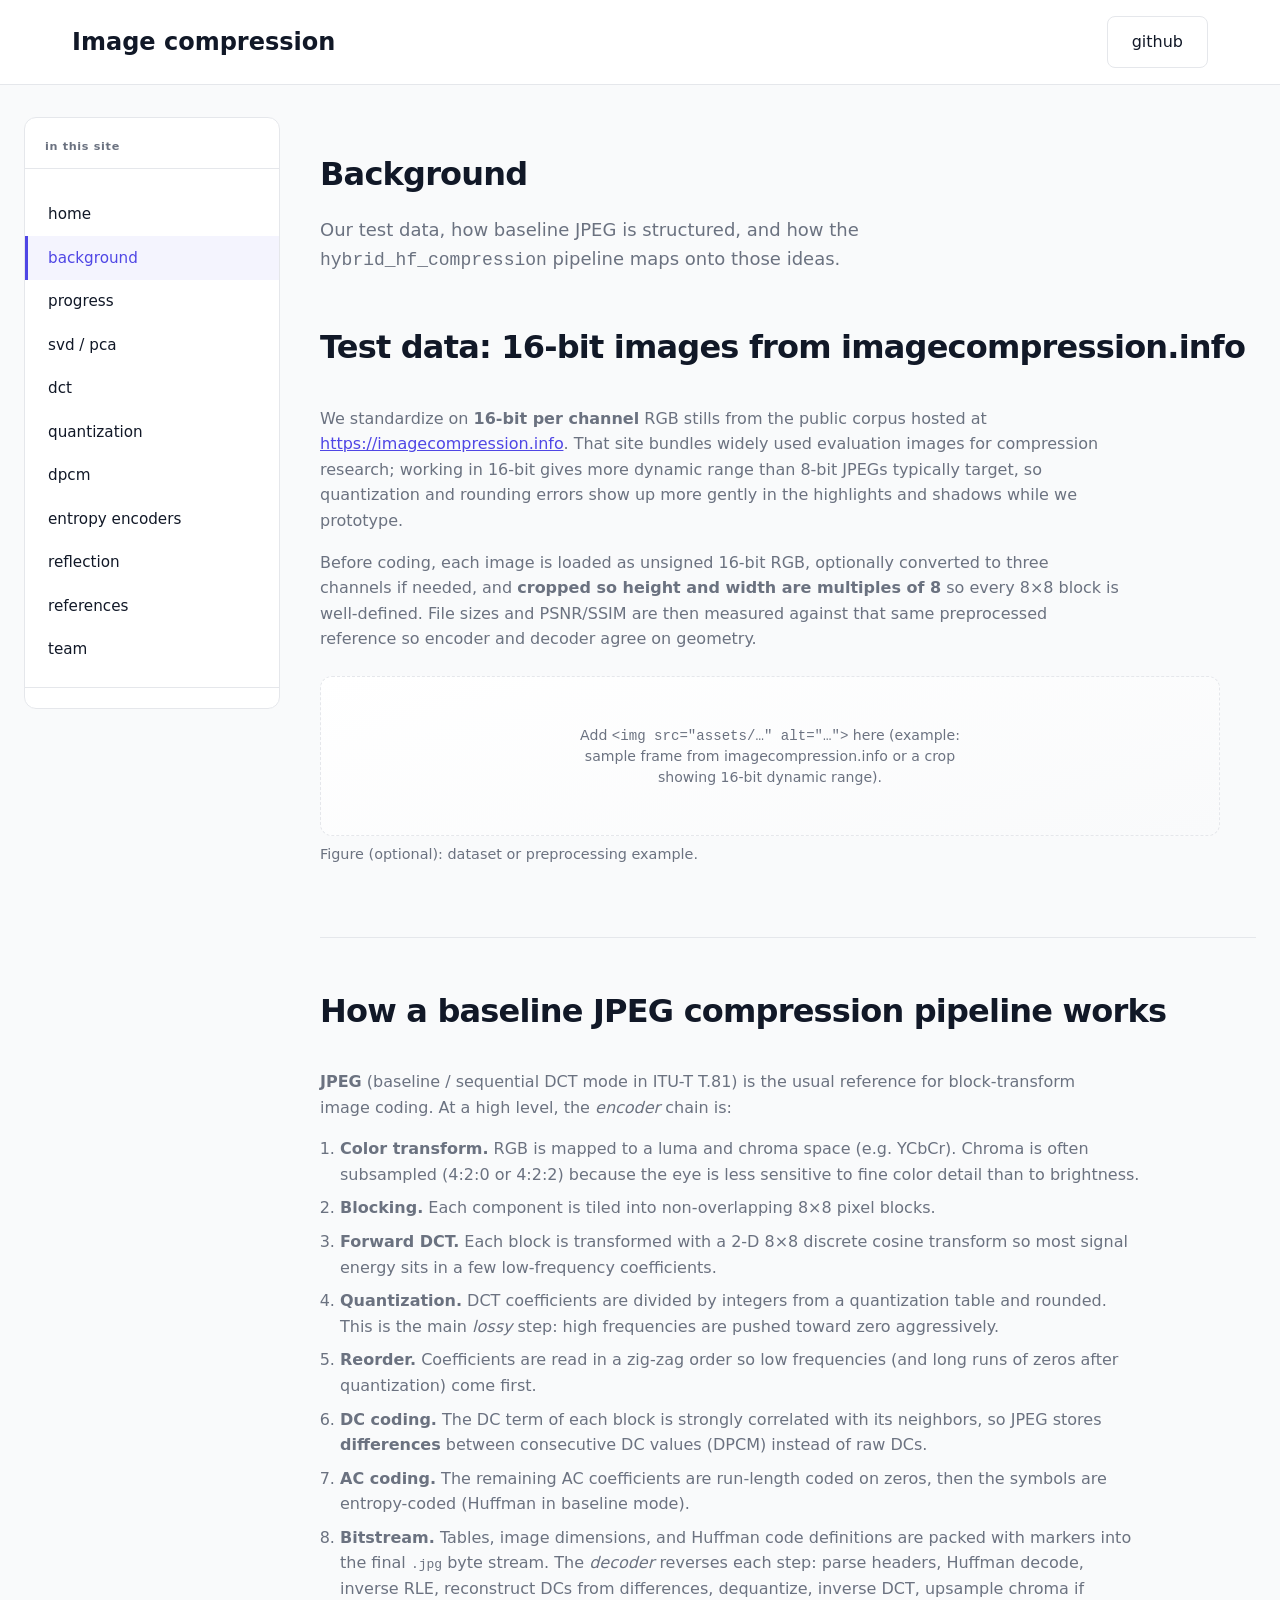
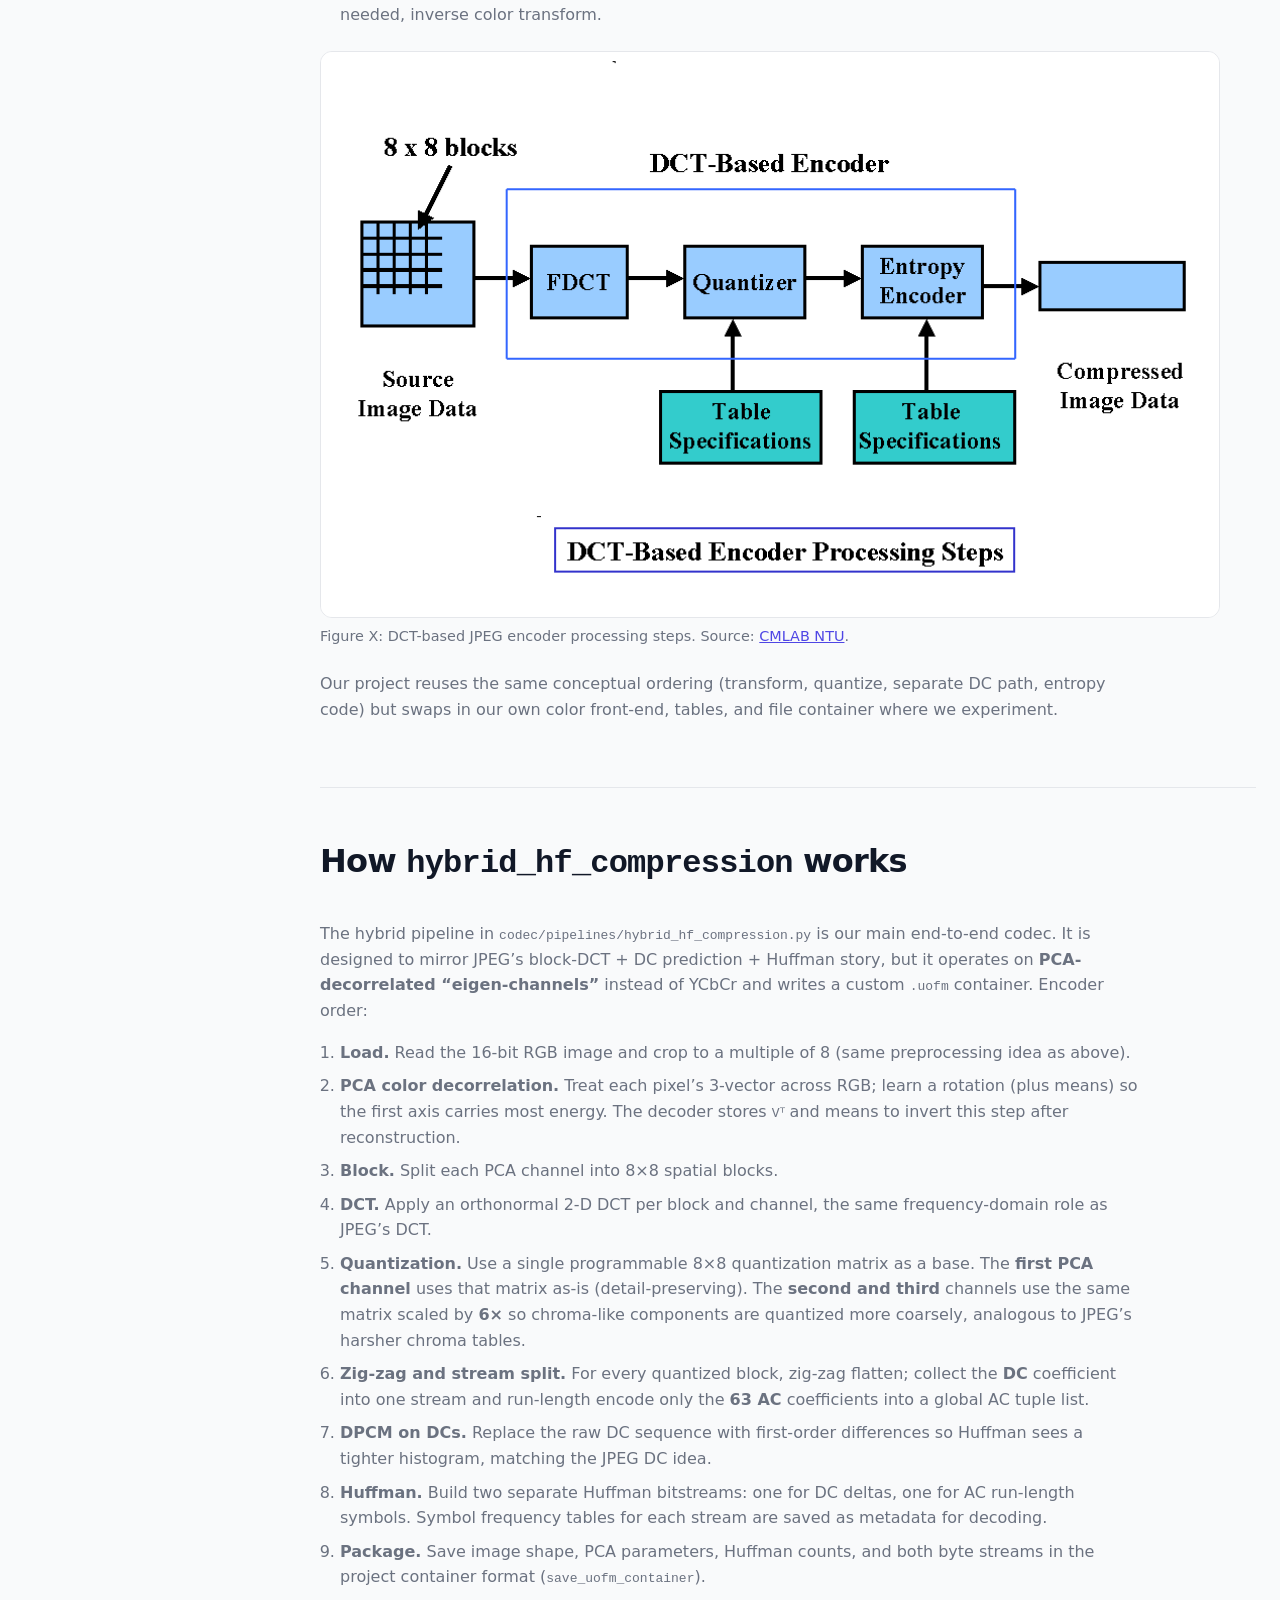
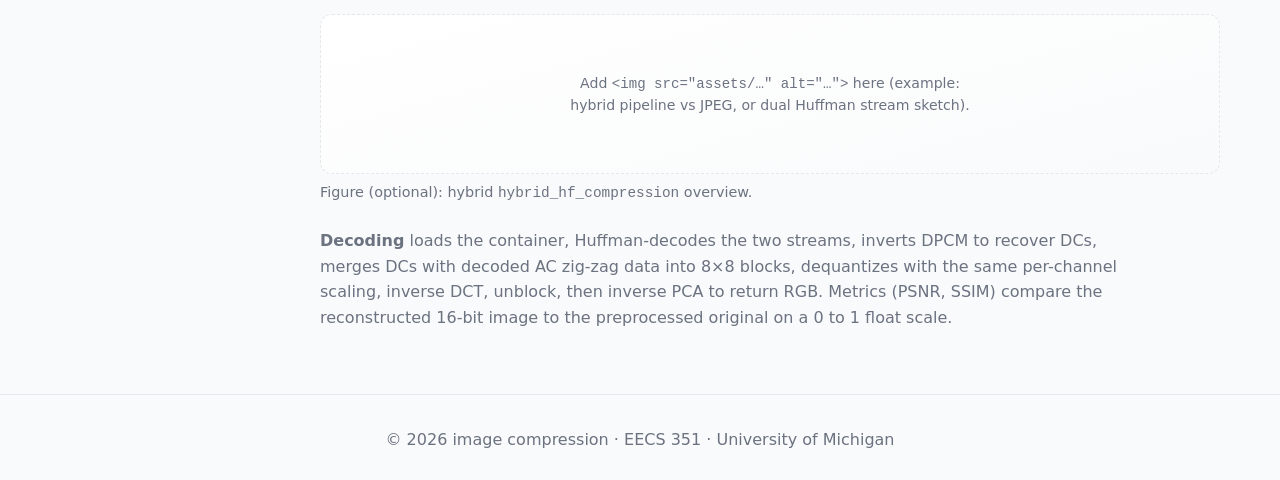
==== docs/background.html @ e53b52c9 "website layout, index page" ====
<!DOCTYPE html>
<html lang="en">
<head>
    <meta charset="UTF-8">
    <meta name="viewport" content="width=device-width, initial-scale=1.0">
    <title>Background | Image Compression | EECS 351</title>
    <link rel="stylesheet" href="css/site.css">
</head>
<body class="site-shell">

    <nav>
        <div class="container nav-content">
            <div class="logo"><a href="index.html">Image compression</a></div>
            <div class="nav-links">
                <a href="https://github.com/tdvalencia/image-compression" class="btn" style="background: transparent; border: 1px solid var(--border-color); color: var(--text-main);">github</a>
            </div>
        </div>
    </nav>

    <div class="site-layout">
        <aside class="sidebar" aria-label="Site">
            <div class="sidebar-title">in this site</div>
            <nav class="sidebar-nav">
                <a href="index.html">home</a>
                <a href="background.html" class="is-active">background</a>
                <a href="progress.html">progress</a>
                <a href="svd-pca.html">svd / pca</a>
                <a href="dct.html">dct</a>
                <a href="quantization.html">quantization</a>
                <a href="dpcm.html">dpcm</a>
                <a href="entropy.html">entropy encoders</a>
                <a href="reflection.html">reflection</a>
                <a href="references.html">references</a>
                <a href="team.html">team</a>
            </nav>
        </aside>

        <div class="main-column">
            <header class="hero hero--compact">
                <h1>Background</h1>
                <p>Our test data, how baseline JPEG is structured, and how the <code>hybrid_hf_compression</code> pipeline maps onto those ideas.</p>
            </header>

            <main>
                <section class="content-section">
                    <h2>Test data: 16-bit images from imagecompression.info</h2>
                    <p>
                        We standardize on <strong>16-bit per channel</strong> RGB stills from the public corpus hosted at <a href="https://imagecompression.info">https://imagecompression.info</a>. That site bundles widely used evaluation images for compression research; working in 16-bit gives more dynamic range than 8-bit JPEGs typically target, so quantization and rounding errors show up more gently in the highlights and shadows while we prototype.
                    </p>
                    <p>
                        Before coding, each image is loaded as unsigned 16-bit RGB, optionally converted to three channels if needed, and <strong>cropped so height and width are multiples of 8</strong> so every 8×8 block is well-defined. File sizes and PSNR/SSIM are then measured against that same preprocessed reference so encoder and decoder agree on geometry.
                    </p>
                    <figure class="doc-figure-slot">
                        <div class="doc-figure-slot__media">
                            <p class="doc-figure-slot__hint">Add <code>&lt;img src="assets/…" alt="…"&gt;</code> here (example: sample frame from imagecompression.info or a crop showing 16-bit dynamic range).</p>
                        </div>
                        <figcaption>Figure (optional): dataset or preprocessing example.</figcaption>
                    </figure>
                </section>

                <section class="content-section">
                    <h2>How a baseline JPEG compression pipeline works</h2>
                    <p>
                        <strong>JPEG</strong> (baseline / sequential DCT mode in ITU-T T.81) is the usual reference for block-transform image coding. At a high level, the <em>encoder</em> chain is:
                    </p>
                    <ol style="color: var(--text-muted); max-width: 800px; margin: 0 0 1rem 1.25rem;">
                        <li style="margin-bottom: 0.5rem;"><strong>Color transform.</strong> RGB is mapped to a luma and chroma space (e.g. YCbCr). Chroma is often subsampled (4:2:0 or 4:2:2) because the eye is less sensitive to fine color detail than to brightness.</li>
                        <li style="margin-bottom: 0.5rem;"><strong>Blocking.</strong> Each component is tiled into non-overlapping 8×8 pixel blocks.</li>
                        <li style="margin-bottom: 0.5rem;"><strong>Forward DCT.</strong> Each block is transformed with a 2-D 8×8 discrete cosine transform so most signal energy sits in a few low-frequency coefficients.</li>
                        <li style="margin-bottom: 0.5rem;"><strong>Quantization.</strong> DCT coefficients are divided by integers from a quantization table and rounded. This is the main <em>lossy</em> step: high frequencies are pushed toward zero aggressively.</li>
                        <li style="margin-bottom: 0.5rem;"><strong>Reorder.</strong> Coefficients are read in a zig-zag order so low frequencies (and long runs of zeros after quantization) come first.</li>
                        <li style="margin-bottom: 0.5rem;"><strong>DC coding.</strong> The DC term of each block is strongly correlated with its neighbors, so JPEG stores <strong>differences</strong> between consecutive DC values (DPCM) instead of raw DCs.</li>
                        <li style="margin-bottom: 0.5rem;"><strong>AC coding.</strong> The remaining AC coefficients are run-length coded on zeros, then the symbols are entropy-coded (Huffman in baseline mode).</li>
                        <li style="margin-bottom: 0.5rem;"><strong>Bitstream.</strong> Tables, image dimensions, and Huffman code definitions are packed with markers into the final <code>.jpg</code> byte stream. The <em>decoder</em> reverses each step: parse headers, Huffman decode, inverse RLE, reconstruct DCs from differences, dequantize, inverse DCT, upsample chroma if needed, inverse color transform.</li>
                    </ol>
                    <figure class="doc-figure-slot">
                        <div class="doc-figure-slot__media">
                            <img src="assets/jpeg-encoding.gif" alt="JPEG pipeline diagram">
                        </div>
                        <figcaption>Figure X: DCT-based JPEG encoder processing steps. Source: <a href="https://www.cmlab.csie.ntu.edu.tw/cml/dsp/training/coding/jpeg/jpeg/encoder.htm">CMLAB NTU</a>.</figcaption>
                    </figure>
                    <p>
                        Our project reuses the same conceptual ordering (transform, quantize, separate DC path, entropy code) but swaps in our own color front-end, tables, and file container where we experiment.
                    </p>
                </section>

                <section class="content-section">
                    <h2>How <code>hybrid_hf_compression</code> works</h2>
                    <p>
                        The hybrid pipeline in <code>codec/pipelines/hybrid_hf_compression.py</code> is our main end-to-end codec. It is designed to mirror JPEG’s block-DCT + DC prediction + Huffman story, but it operates on <strong>PCA-decorrelated “eigen-channels”</strong> instead of YCbCr and writes a custom <code>.uofm</code> container. Encoder order:
                    </p>
                    <ol style="color: var(--text-muted); max-width: 800px; margin: 0 0 1rem 1.25rem;">
                        <li style="margin-bottom: 0.5rem;"><strong>Load.</strong> Read the 16-bit RGB image and crop to a multiple of 8 (same preprocessing idea as above).</li>
                        <li style="margin-bottom: 0.5rem;"><strong>PCA color decorrelation.</strong> Treat each pixel’s 3-vector across RGB; learn a rotation (plus means) so the first axis carries most energy. The decoder stores <code>Vᵀ</code> and means to invert this step after reconstruction.</li>
                        <li style="margin-bottom: 0.5rem;"><strong>Block.</strong> Split each PCA channel into 8×8 spatial blocks.</li>
                        <li style="margin-bottom: 0.5rem;"><strong>DCT.</strong> Apply an orthonormal 2-D DCT per block and channel, the same frequency-domain role as JPEG’s DCT.</li>
                        <li style="margin-bottom: 0.5rem;"><strong>Quantization.</strong> Use a single programmable 8×8 quantization matrix as a base. The <strong>first PCA channel</strong> uses that matrix as-is (detail-preserving). The <strong>second and third</strong> channels use the same matrix scaled by <strong>6×</strong> so chroma-like components are quantized more coarsely, analogous to JPEG’s harsher chroma tables.</li>
                        <li style="margin-bottom: 0.5rem;"><strong>Zig-zag and stream split.</strong> For every quantized block, zig-zag flatten; collect the <strong>DC</strong> coefficient into one stream and run-length encode only the <strong>63 AC</strong> coefficients into a global AC tuple list.</li>
                        <li style="margin-bottom: 0.5rem;"><strong>DPCM on DCs.</strong> Replace the raw DC sequence with first-order differences so Huffman sees a tighter histogram, matching the JPEG DC idea.</li>
                        <li style="margin-bottom: 0.5rem;"><strong>Huffman.</strong> Build two separate Huffman bitstreams: one for DC deltas, one for AC run-length symbols. Symbol frequency tables for each stream are saved as metadata for decoding.</li>
                        <li style="margin-bottom: 0.5rem;"><strong>Package.</strong> Save image shape, PCA parameters, Huffman counts, and both byte streams in the project container format (<code>save_uofm_container</code>).</li>
                    </ol>
                    <figure class="doc-figure-slot">
                        <div class="doc-figure-slot__media">
                            <p class="doc-figure-slot__hint">Add <code>&lt;img src="assets/…" alt="…"&gt;</code> here (example: hybrid pipeline vs JPEG, or dual Huffman stream sketch).</p>
                        </div>
                        <figcaption>Figure (optional): hybrid <code>hybrid_hf_compression</code> overview.</figcaption>
                    </figure>
                    <p>
                        <strong>Decoding</strong> loads the container, Huffman-decodes the two streams, inverts DPCM to recover DCs, merges DCs with decoded AC zig-zag data into 8×8 blocks, dequantizes with the same per-channel scaling, inverse DCT, unblock, then inverse PCA to return RGB. Metrics (PSNR, SSIM) compare the reconstructed 16-bit image to the preprocessed original on a 0 to 1 float scale.
                    </p>
                </section>
            </main>
        </div>
    </div>

    <footer>
        <div class="container">
            <p>© 2026 image compression · EECS 351 · University of Michigan</p>
        </div>
    </footer>

</body>
</html>
---- docs/css/site.css ----
/* --- EASY MODIFY: Color Palette & Fonts --- */
:root {
    --primary-color: #4f46e5;
    --primary-hover: #4338ca;
    --bg-color: #f9fafb;
    --surface-color: #ffffff;
    --text-main: #111827;
    --text-muted: #6b7280;
    --border-color: #e5e7eb;
    --font-family: system-ui, -apple-system, BlinkMacSystemFont, "Segoe UI", Roboto, sans-serif;
}

/* --- BASE STYLES --- */
* {
    box-sizing: border-box;
    margin: 0;
    padding: 0;
}

body {
    font-family: var(--font-family);
    background-color: var(--bg-color);
    color: var(--text-main);
    line-height: 1.6;
    scroll-behavior: smooth;
}

.container {
    max-width: 1200px;
    margin: 0 auto;
    padding: 0 2rem;
}

/* --- TOP NAVIGATION (full width) --- */
nav {
    background-color: var(--surface-color);
    border-bottom: 1px solid var(--border-color);
    padding: 1rem 0;
    position: sticky;
    top: 0;
    z-index: 100;
}

.nav-content {
    display: flex;
    justify-content: space-between;
    align-items: center;
}

.logo {
    font-size: 1.5rem;
    font-weight: 700;
}

.logo a {
    text-decoration: none;
    color: var(--text-main);
}

.nav-links {
    display: flex;
    gap: 2rem;
    align-items: center;
}

.nav-links a {
    text-decoration: none;
    color: var(--text-main);
    font-weight: 500;
    transition: color 0.2s;
    text-transform: lowercase;
}

.nav-links a:hover {
    color: var(--primary-color);
}

/* --- JWST-STYLE: sidebar + main column --- */
.site-shell {
    display: flex;
    flex-direction: column;
    min-height: 100vh;
}

.site-layout {
    display: flex;
    flex: 1;
    width: 100%;
    max-width: 1320px;
    margin: 0 auto;
    padding: 2rem 1.5rem 3rem;
    gap: 2.5rem;
    align-items: flex-start;
}

.sidebar {
    width: 256px;
    flex-shrink: 0;
    position: sticky;
    top: 5.5rem;
    align-self: flex-start;
    background: var(--surface-color);
    border: 1px solid var(--border-color);
    border-radius: 0.75rem;
    padding: 1.25rem 0;
}

.sidebar-title {
    font-size: 0.7rem;
    font-weight: 600;
    letter-spacing: 0.06em;
    color: var(--text-muted);
    padding: 0 1.25rem 0.75rem;
    border-bottom: 1px solid var(--border-color);
    margin-bottom: 0.5rem;
    text-transform: lowercase;
}

.sidebar-nav {
    display: flex;
    flex-direction: column;
}

.sidebar-nav a {
    display: block;
    padding: 0.6rem 1.25rem;
    text-decoration: none;
    color: var(--text-main);
    font-weight: 500;
    font-size: 0.95rem;
    text-transform: lowercase;
    border-left: 3px solid transparent;
    transition: background 0.15s, color 0.15s, border-color 0.15s;
}

.sidebar-nav a:hover {
    background: var(--bg-color);
    color: var(--primary-color);
}

.sidebar-nav a.is-active {
    color: var(--primary-color);
    background: rgba(79, 70, 229, 0.06);
    border-left-color: var(--primary-color);
}

.sidebar-nav .sidebar-external {
    margin: 0.75rem 1rem 0;
    text-align: center;
}

.main-column {
    flex: 1;
    min-width: 0;
}

/* --- HERO SECTION --- */
.hero {
    padding: 3rem 0 2.5rem 0;
    text-align: center;
}

.hero.hero--compact {
    padding: 2rem 0 1.5rem;
    text-align: left;
}

.hero h1 {
    font-size: 2.5rem;
    margin-bottom: 1rem;
    letter-spacing: -0.025em;
}

.hero.hero--compact h1 {
    font-size: 2rem;
}

.hero p {
    font-size: 1.125rem;
    color: var(--text-muted);
    max-width: 640px;
    margin: 0 auto 1.5rem auto;
}

.hero.hero--compact p {
    margin-left: 0;
    margin-right: 0;
}

/* --- HOME SPLASH: full-width image + overlaid text (JWST-style) --- */
.hero.hero--splash {
    --hero-splash-image: none;
    position: relative;
    min-height: clamp(280px, 46vh, 560px);
    display: flex;
    align-items: center;
    justify-content: center;
    text-align: center;
    padding: 0;
    margin: 0;
    border-bottom: 1px solid rgba(15, 23, 42, 0.25);
    background-color: #0f172a;
    background-image:
        linear-gradient(
            165deg,
            rgba(15, 23, 42, 0.82) 0%,
            rgba(15, 23, 42, 0.35) 42%,
            rgba(30, 27, 75, 0.65) 100%
        ),
        var(--hero-splash-image);
    background-size: cover;
    background-position: center 35%;
    background-repeat: no-repeat;
}

.hero-splash__inner {
    position: relative;
    z-index: 1;
    width: 100%;
    max-width: 44rem;
    margin: 0 auto;
    padding: clamp(2.75rem, 8vw, 5.5rem) 1.5rem;
}

.hero.hero--splash h1 {
    color: #fff;
    font-size: clamp(1.85rem, 4.2vw, 3.15rem);
    line-height: 1.12;
    margin-bottom: 1.1rem;
    letter-spacing: -0.03em;
    text-shadow: 0 2px 28px rgba(0, 0, 0, 0.45), 0 1px 0 rgba(0, 0, 0, 0.2);
}

.hero.hero--splash p {
    color: rgba(255, 255, 255, 0.93);
    font-size: clamp(1.02rem, 2vw, 1.22rem);
    line-height: 1.55;
    max-width: 36rem;
    margin: 0 auto;
    text-shadow: 0 1px 18px rgba(0, 0, 0, 0.5);
}

.btn {
    display: inline-block;
    background-color: var(--primary-color);
    color: white;
    padding: 0.75rem 1.5rem;
    border-radius: 0.5rem;
    text-decoration: none;
    font-weight: 500;
    transition: background-color 0.2s;
    border: none;
    cursor: pointer;
}

.btn:hover {
    background-color: var(--primary-hover);
}

/* --- simple figure caption (home page) --- */
.figure-simple {
    margin: 1.25rem 0;
}

.figure-simple img {
    width: 100%;
    height: auto;
    display: block;
    border-radius: 0.75rem;
    border: 1px solid var(--border-color);
    box-sizing: border-box;
}

.figure-simple figcaption,
figure.doc-figure-slot figcaption {
    margin-top: 0.5rem;
    font-size: 0.9rem;
    color: var(--text-muted);
    line-height: 1.45;
}

.figure-simple figcaption a {
    color: var(--primary-color);
}

figure.doc-figure-slot figcaption a {
    color: var(--primary-color);
}

/* --- Optional figures: real images have no frame; dashed box only for empty placeholders --- */
figure.doc-figure-slot {
    margin: 1.5rem 0;
    max-width: 900px;
}

figure.doc-figure-slot .doc-figure-slot__media {
    border: none;
    background: transparent;
    padding: 0;
    border-radius: 0;
    display: block;
}

figure.doc-figure-slot .doc-figure-slot__media:has(.doc-figure-slot__hint) {
    min-height: 160px;
    border-radius: 0.75rem;
    border: 1px dashed var(--border-color);
    background: linear-gradient(165deg, var(--surface-color), var(--bg-color));
    display: flex;
    align-items: center;
    justify-content: center;
    padding: 1.25rem 1rem;
}

figure.doc-figure-slot .doc-figure-slot__media img {
    width: 100%;
    max-width: 100%;
    height: auto;
    display: block;
    border: 1px solid var(--border-color);
    border-radius: 0.75rem;
    box-sizing: border-box;
}

figure.doc-figure-slot .doc-figure-slot__hint {
    margin: 0;
    font-size: 0.88rem;
    color: var(--text-muted);
    text-align: center;
    max-width: 26rem;
    line-height: 1.45;
}

/* --- CONTENT SECTIONS --- */
.content-section {
    padding: 3rem 0;
    border-bottom: 1px solid var(--border-color);
}

.content-section:first-of-type {
    padding-top: 0;
}

.content-section:last-of-type {
    border-bottom: none;
    padding-bottom: 0;
}

.content-section h2 {
    font-size: 2rem;
    letter-spacing: -0.025em;
    margin-bottom: 1.25rem;
    color: var(--text-main);
    padding-bottom: 0.75rem;
}

.content-section h3 {
    font-size: 1.25rem;
    margin: 1.5rem 0 0.5rem 0;
}

.content-section p {
    color: var(--text-muted);
    margin-bottom: 1rem;
    max-width: 800px;
}

.content-section a {
    color: var(--primary-color);
}

.content-section a:hover {
    color: var(--primary-hover);
}

.surface-card {
    background: var(--surface-color);
    border: 1px solid var(--border-color);
    border-radius: 0.75rem;
    padding: 2rem;
    margin-bottom: 2rem;
}

.lead {
    font-size: 1.1rem;
    color: var(--text-muted);
    max-width: 720px;
    margin-bottom: 1.5rem;
}

/* --- HOME: teaser grid (optional) --- */
.teaser-grid {
    display: grid;
    grid-template-columns: repeat(auto-fit, minmax(240px, 1fr));
    gap: 1.25rem;
    margin-top: 2rem;
}

.teaser-card {
    background: var(--surface-color);
    border: 1px solid var(--border-color);
    border-radius: 0.75rem;
    padding: 1.5rem;
    text-decoration: none;
    color: inherit;
    transition: box-shadow 0.2s, border-color 0.2s;
}

.teaser-card:hover {
    border-color: var(--primary-color);
    box-shadow: 0 4px 14px rgba(79, 70, 229, 0.12);
}

.teaser-card h3 {
    font-size: 1.1rem;
    margin: 0 0 0.5rem 0;
    color: var(--text-main);
}

.teaser-card p {
    font-size: 0.9rem;
    color: var(--text-muted);
    margin: 0;
}

.teaser-card .more {
    display: inline-block;
    margin-top: 0.75rem;
    font-weight: 600;
    font-size: 0.85rem;
    color: var(--primary-color);
    text-transform: lowercase;
}

/* --- PLOT GRID --- */
.plot-grid {
    display: grid;
    grid-template-columns: repeat(auto-fit, minmax(300px, 1fr));
    gap: 2rem;
    margin-top: 2rem;
}

.plot-card {
    background-color: var(--surface-color);
    border: 1px solid var(--border-color);
    border-radius: 0.75rem;
    overflow: hidden;
}

.plot-image-placeholder {
    width: 100%;
    height: 250px;
    background-color: #e5e7eb;
    display: flex;
    align-items: center;
    justify-content: center;
    color: var(--text-muted);
    font-style: italic;
    border-bottom: 1px solid var(--border-color);
}

.plot-image {
    width: 100%;
    height: 250px;
    object-fit: cover;
    border-bottom: 1px solid var(--border-color);
}

.plot-details {
    padding: 1.5rem;
}

/* --- TIMELINE --- */
.timeline {
    display: flex;
    flex-direction: column;
    gap: 1rem;
    margin-top: 1.5rem;
}

.task {
    background-color: var(--surface-color);
    padding: 1rem 1.5rem;
    border-left: 4px solid var(--primary-color);
    border-radius: 0 0.5rem 0.5rem 0;
    box-shadow: 0 1px 3px rgba(0, 0, 0, 0.05);
    max-width: 800px;
}

/* --- FOOTER --- */
footer {
    text-align: center;
    padding: 2rem 0;
    color: var(--text-muted);
    border-top: 1px solid var(--border-color);
    margin-top: auto;
}

@media (max-width: 900px) {
    .site-layout {
        flex-direction: column;
        padding: 1.25rem 1rem 2rem;
    }

    .sidebar {
        position: static;
        width: 100%;
        top: auto;
    }

    .sidebar-nav {
        flex-direction: row;
        flex-wrap: wrap;
        gap: 0.25rem;
    }

    .sidebar-nav a {
        border-left: none;
        border-bottom: 3px solid transparent;
        padding: 0.5rem 0.85rem;
        border-radius: 0.5rem;
    }

    .sidebar-nav a.is-active {
        border-left-color: transparent;
        border-bottom-color: var(--primary-color);
    }

    .sidebar-title {
        border-bottom: none;
        padding-bottom: 0.25rem;
    }
}
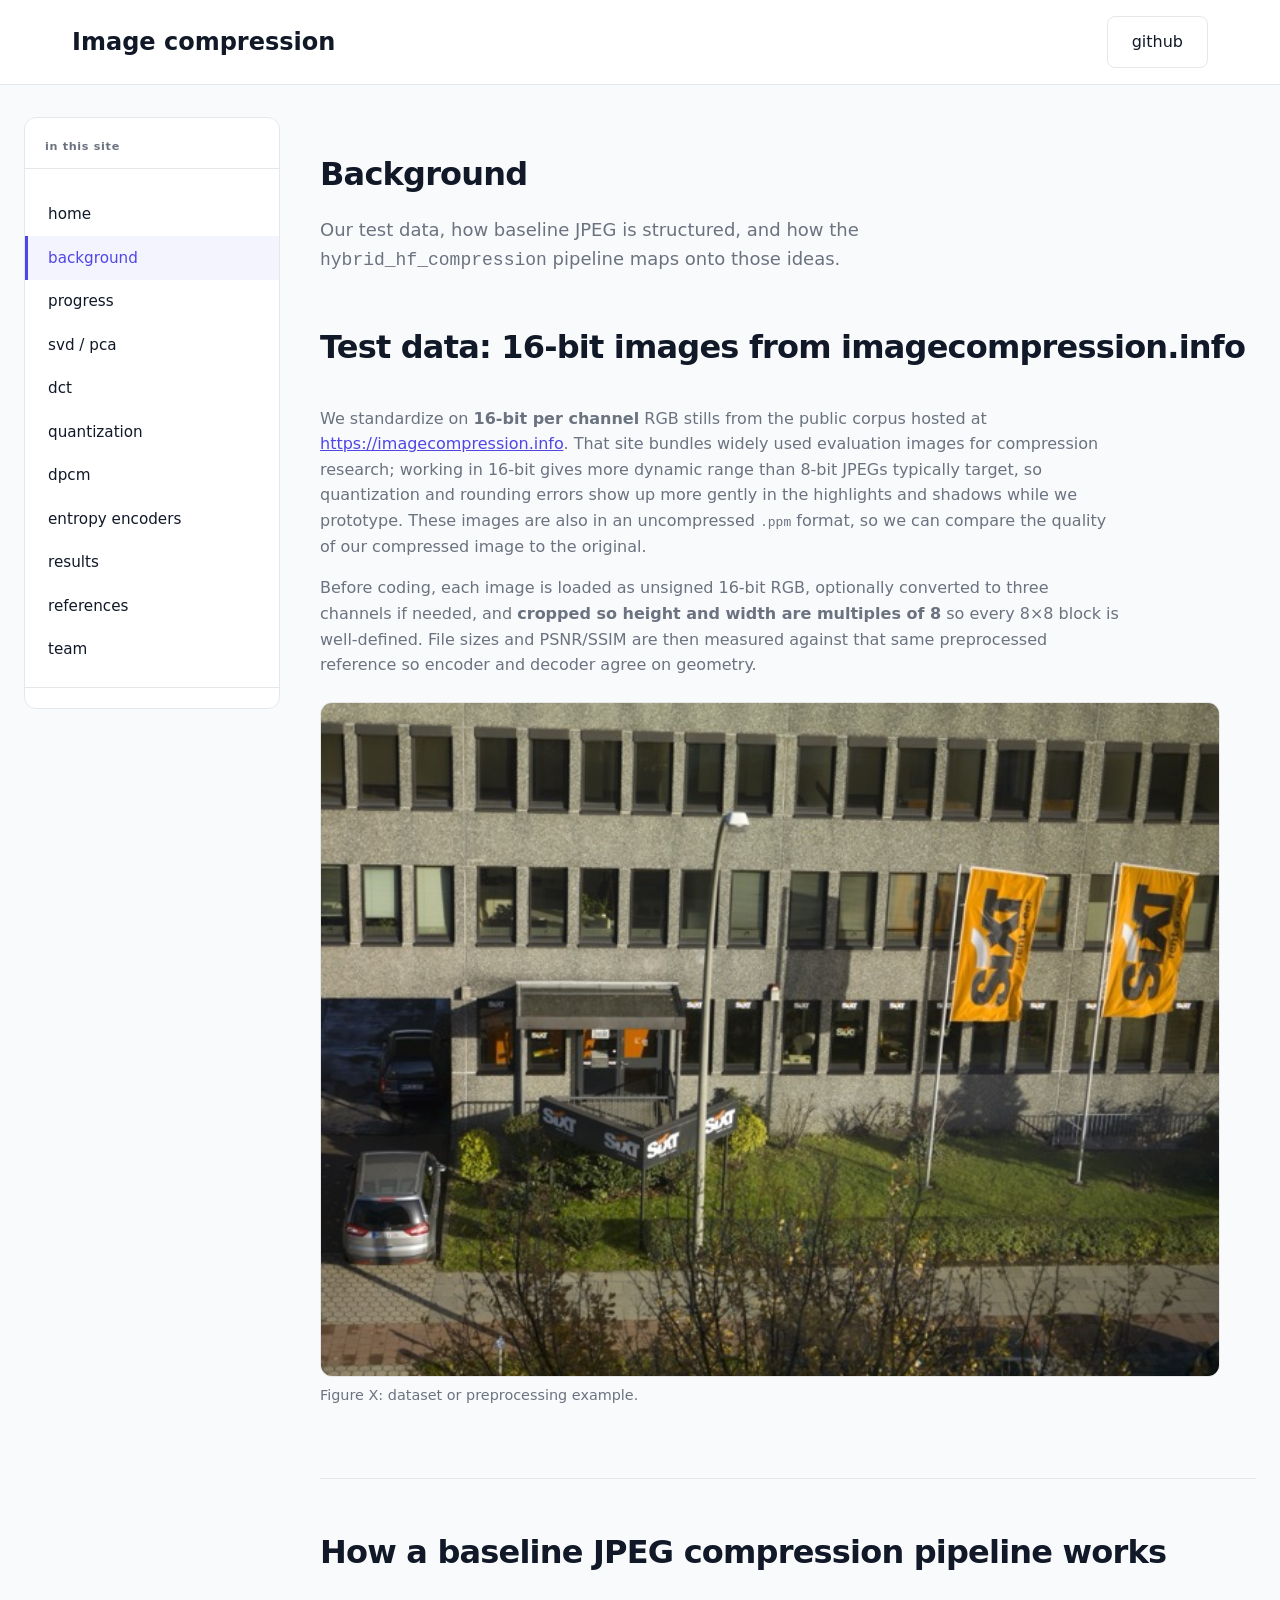
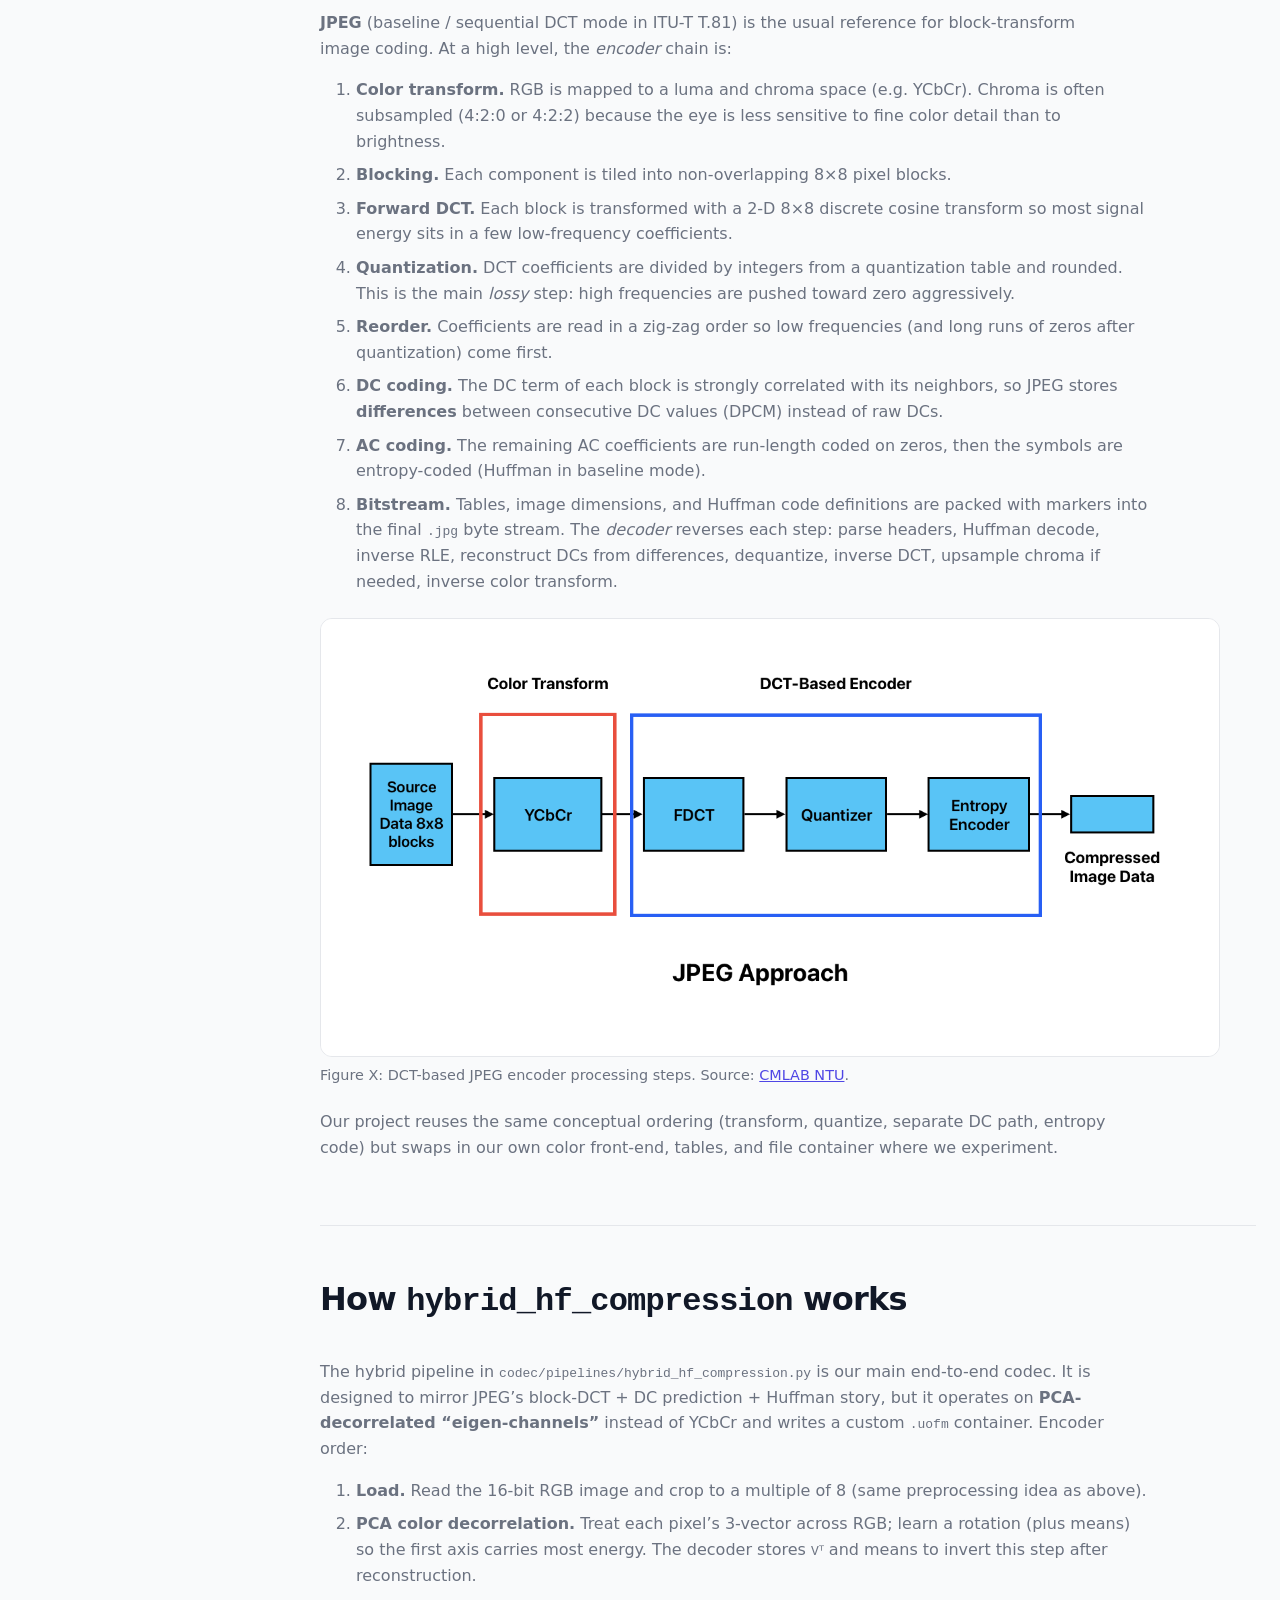
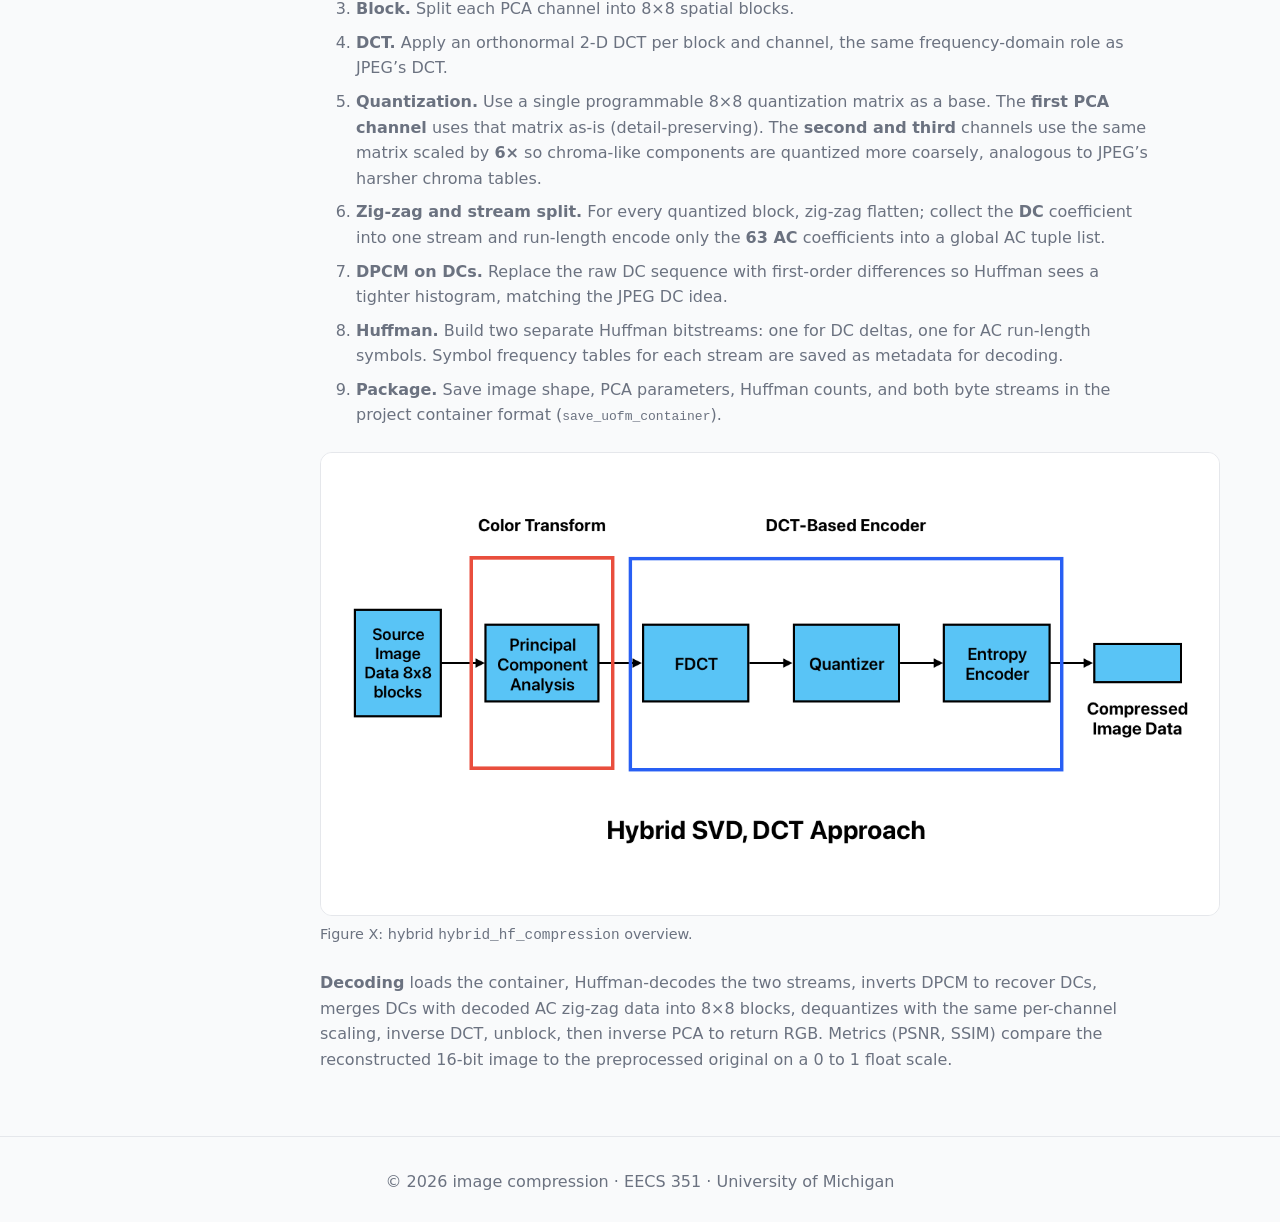
==== commit 3781c074: "entropy encoders explained" ====
--- a/docs/background.html
+++ b/docs/background.html
@@ -29,7 +29,7 @@
                 <a href="quantization.html">quantization</a>
                 <a href="dpcm.html">dpcm</a>
                 <a href="entropy.html">entropy encoders</a>
-                <a href="reflection.html">reflection</a>
+                <a href="results.html">results</a>
                 <a href="references.html">references</a>
                 <a href="team.html">team</a>
             </nav>
@@ -45,16 +45,20 @@
                 <section class="content-section">
                     <h2>Test data: 16-bit images from imagecompression.info</h2>
                     <p>
-                        We standardize on <strong>16-bit per channel</strong> RGB stills from the public corpus hosted at <a href="https://imagecompression.info">https://imagecompression.info</a>. That site bundles widely used evaluation images for compression research; working in 16-bit gives more dynamic range than 8-bit JPEGs typically target, so quantization and rounding errors show up more gently in the highlights and shadows while we prototype.
+                        We standardize on <strong>16-bit per channel</strong> RGB stills from the public corpus hosted at <a href="https://imagecompression.info">https://imagecompression.info</a>. 
+                        That site bundles widely used evaluation images for compression research; working in 16-bit gives more dynamic range than 8-bit JPEGs typically target, 
+                        so quantization and rounding errors show up more gently in the highlights and shadows while we prototype. These images are also in an uncompressed <code>.ppm</code> format,
+                        so we can compare the quality of our compressed image to the original.
                     </p>
                     <p>
-                        Before coding, each image is loaded as unsigned 16-bit RGB, optionally converted to three channels if needed, and <strong>cropped so height and width are multiples of 8</strong> so every 8×8 block is well-defined. File sizes and PSNR/SSIM are then measured against that same preprocessed reference so encoder and decoder agree on geometry.
+                        Before coding, each image is loaded as unsigned 16-bit RGB, optionally converted to three channels if needed, and <strong>cropped so height and width are multiples of 8</strong> so every 8×8 block is well-defined. 
+                        File sizes and PSNR/SSIM are then measured against that same preprocessed reference so encoder and decoder agree on geometry.
                     </p>
                     <figure class="doc-figure-slot">
                         <div class="doc-figure-slot__media">
-                            <p class="doc-figure-slot__hint">Add <code>&lt;img src="assets/…" alt="…"&gt;</code> here (example: sample frame from imagecompression.info or a crop showing 16-bit dynamic range).</p>
+                            <img src="assets/big_building.jpeg" alt="sample image from imagecompression.info">
                         </div>
-                        <figcaption>Figure (optional): dataset or preprocessing example.</figcaption>
+                        <figcaption>Figure X: dataset or preprocessing example.</figcaption>
                     </figure>
                 </section>
 
@@ -63,19 +67,19 @@
                     <p>
                         <strong>JPEG</strong> (baseline / sequential DCT mode in ITU-T T.81) is the usual reference for block-transform image coding. At a high level, the <em>encoder</em> chain is:
                     </p>
-                    <ol style="color: var(--text-muted); max-width: 800px; margin: 0 0 1rem 1.25rem;">
-                        <li style="margin-bottom: 0.5rem;"><strong>Color transform.</strong> RGB is mapped to a luma and chroma space (e.g. YCbCr). Chroma is often subsampled (4:2:0 or 4:2:2) because the eye is less sensitive to fine color detail than to brightness.</li>
-                        <li style="margin-bottom: 0.5rem;"><strong>Blocking.</strong> Each component is tiled into non-overlapping 8×8 pixel blocks.</li>
-                        <li style="margin-bottom: 0.5rem;"><strong>Forward DCT.</strong> Each block is transformed with a 2-D 8×8 discrete cosine transform so most signal energy sits in a few low-frequency coefficients.</li>
-                        <li style="margin-bottom: 0.5rem;"><strong>Quantization.</strong> DCT coefficients are divided by integers from a quantization table and rounded. This is the main <em>lossy</em> step: high frequencies are pushed toward zero aggressively.</li>
-                        <li style="margin-bottom: 0.5rem;"><strong>Reorder.</strong> Coefficients are read in a zig-zag order so low frequencies (and long runs of zeros after quantization) come first.</li>
-                        <li style="margin-bottom: 0.5rem;"><strong>DC coding.</strong> The DC term of each block is strongly correlated with its neighbors, so JPEG stores <strong>differences</strong> between consecutive DC values (DPCM) instead of raw DCs.</li>
-                        <li style="margin-bottom: 0.5rem;"><strong>AC coding.</strong> The remaining AC coefficients are run-length coded on zeros, then the symbols are entropy-coded (Huffman in baseline mode).</li>
-                        <li style="margin-bottom: 0.5rem;"><strong>Bitstream.</strong> Tables, image dimensions, and Huffman code definitions are packed with markers into the final <code>.jpg</code> byte stream. The <em>decoder</em> reverses each step: parse headers, Huffman decode, inverse RLE, reconstruct DCs from differences, dequantize, inverse DCT, upsample chroma if needed, inverse color transform.</li>
+                    <ol>
+                        <li><strong>Color transform.</strong> RGB is mapped to a luma and chroma space (e.g. YCbCr). Chroma is often subsampled (4:2:0 or 4:2:2) because the eye is less sensitive to fine color detail than to brightness.</li>
+                        <li><strong>Blocking.</strong> Each component is tiled into non-overlapping 8×8 pixel blocks.</li>
+                        <li><strong>Forward DCT.</strong> Each block is transformed with a 2-D 8×8 discrete cosine transform so most signal energy sits in a few low-frequency coefficients.</li>
+                        <li><strong>Quantization.</strong> DCT coefficients are divided by integers from a quantization table and rounded. This is the main <em>lossy</em> step: high frequencies are pushed toward zero aggressively.</li>
+                        <li><strong>Reorder.</strong> Coefficients are read in a zig-zag order so low frequencies (and long runs of zeros after quantization) come first.</li>
+                        <li><strong>DC coding.</strong> The DC term of each block is strongly correlated with its neighbors, so JPEG stores <strong>differences</strong> between consecutive DC values (DPCM) instead of raw DCs.</li>
+                        <li><strong>AC coding.</strong> The remaining AC coefficients are run-length coded on zeros, then the symbols are entropy-coded (Huffman in baseline mode).</li>
+                        <li><strong>Bitstream.</strong> Tables, image dimensions, and Huffman code definitions are packed with markers into the final <code>.jpg</code> byte stream. The <em>decoder</em> reverses each step: parse headers, Huffman decode, inverse RLE, reconstruct DCs from differences, dequantize, inverse DCT, upsample chroma if needed, inverse color transform.</li>
                     </ol>
                     <figure class="doc-figure-slot">
                         <div class="doc-figure-slot__media">
-                            <img src="assets/jpeg-encoding.gif" alt="JPEG pipeline diagram">
+                            <img src="assets/jpeg pipeline.png" alt="JPEG pipeline diagram">
                         </div>
                         <figcaption>Figure X: DCT-based JPEG encoder processing steps. Source: <a href="https://www.cmlab.csie.ntu.edu.tw/cml/dsp/training/coding/jpeg/jpeg/encoder.htm">CMLAB NTU</a>.</figcaption>
                     </figure>
@@ -89,22 +93,22 @@
                     <p>
                         The hybrid pipeline in <code>codec/pipelines/hybrid_hf_compression.py</code> is our main end-to-end codec. It is designed to mirror JPEG’s block-DCT + DC prediction + Huffman story, but it operates on <strong>PCA-decorrelated “eigen-channels”</strong> instead of YCbCr and writes a custom <code>.uofm</code> container. Encoder order:
                     </p>
-                    <ol style="color: var(--text-muted); max-width: 800px; margin: 0 0 1rem 1.25rem;">
-                        <li style="margin-bottom: 0.5rem;"><strong>Load.</strong> Read the 16-bit RGB image and crop to a multiple of 8 (same preprocessing idea as above).</li>
-                        <li style="margin-bottom: 0.5rem;"><strong>PCA color decorrelation.</strong> Treat each pixel’s 3-vector across RGB; learn a rotation (plus means) so the first axis carries most energy. The decoder stores <code>Vᵀ</code> and means to invert this step after reconstruction.</li>
-                        <li style="margin-bottom: 0.5rem;"><strong>Block.</strong> Split each PCA channel into 8×8 spatial blocks.</li>
-                        <li style="margin-bottom: 0.5rem;"><strong>DCT.</strong> Apply an orthonormal 2-D DCT per block and channel, the same frequency-domain role as JPEG’s DCT.</li>
-                        <li style="margin-bottom: 0.5rem;"><strong>Quantization.</strong> Use a single programmable 8×8 quantization matrix as a base. The <strong>first PCA channel</strong> uses that matrix as-is (detail-preserving). The <strong>second and third</strong> channels use the same matrix scaled by <strong>6×</strong> so chroma-like components are quantized more coarsely, analogous to JPEG’s harsher chroma tables.</li>
-                        <li style="margin-bottom: 0.5rem;"><strong>Zig-zag and stream split.</strong> For every quantized block, zig-zag flatten; collect the <strong>DC</strong> coefficient into one stream and run-length encode only the <strong>63 AC</strong> coefficients into a global AC tuple list.</li>
-                        <li style="margin-bottom: 0.5rem;"><strong>DPCM on DCs.</strong> Replace the raw DC sequence with first-order differences so Huffman sees a tighter histogram, matching the JPEG DC idea.</li>
-                        <li style="margin-bottom: 0.5rem;"><strong>Huffman.</strong> Build two separate Huffman bitstreams: one for DC deltas, one for AC run-length symbols. Symbol frequency tables for each stream are saved as metadata for decoding.</li>
-                        <li style="margin-bottom: 0.5rem;"><strong>Package.</strong> Save image shape, PCA parameters, Huffman counts, and both byte streams in the project container format (<code>save_uofm_container</code>).</li>
+                    <ol>
+                        <li><strong>Load.</strong> Read the 16-bit RGB image and crop to a multiple of 8 (same preprocessing idea as above).</li>
+                        <li><strong>PCA color decorrelation.</strong> Treat each pixel’s 3-vector across RGB; learn a rotation (plus means) so the first axis carries most energy. The decoder stores <code>Vᵀ</code> and means to invert this step after reconstruction.</li>
+                        <li><strong>Block.</strong> Split each PCA channel into 8×8 spatial blocks.</li>
+                        <li><strong>DCT.</strong> Apply an orthonormal 2-D DCT per block and channel, the same frequency-domain role as JPEG’s DCT.</li>
+                        <li><strong>Quantization.</strong> Use a single programmable 8×8 quantization matrix as a base. The <strong>first PCA channel</strong> uses that matrix as-is (detail-preserving). The <strong>second and third</strong> channels use the same matrix scaled by <strong>6×</strong> so chroma-like components are quantized more coarsely, analogous to JPEG’s harsher chroma tables.</li>
+                        <li><strong>Zig-zag and stream split.</strong> For every quantized block, zig-zag flatten; collect the <strong>DC</strong> coefficient into one stream and run-length encode only the <strong>63 AC</strong> coefficients into a global AC tuple list.</li>
+                        <li><strong>DPCM on DCs.</strong> Replace the raw DC sequence with first-order differences so Huffman sees a tighter histogram, matching the JPEG DC idea.</li>
+                        <li><strong>Huffman.</strong> Build two separate Huffman bitstreams: one for DC deltas, one for AC run-length symbols. Symbol frequency tables for each stream are saved as metadata for decoding.</li>
+                        <li><strong>Package.</strong> Save image shape, PCA parameters, Huffman counts, and both byte streams in the project container format (<code>save_uofm_container</code>).</li>
                     </ol>
                     <figure class="doc-figure-slot">
                         <div class="doc-figure-slot__media">
-                            <p class="doc-figure-slot__hint">Add <code>&lt;img src="assets/…" alt="…"&gt;</code> here (example: hybrid pipeline vs JPEG, or dual Huffman stream sketch).</p>
+                            <img src="assets/hybrid svd dct pipeline.png" alt="hybrid <code>hybrid_hf_compression</code> overview">
                         </div>
-                        <figcaption>Figure (optional): hybrid <code>hybrid_hf_compression</code> overview.</figcaption>
+                        <figcaption>Figure X: hybrid <code>hybrid_hf_compression</code> overview.</figcaption>
                     </figure>
                     <p>
                         <strong>Decoding</strong> loads the container, Huffman-decodes the two streams, inverts DPCM to recover DCs, merges DCs with decoded AC zig-zag data into 8×8 blocks, dequantizes with the same per-channel scaling, inverse DCT, unblock, then inverse PCA to return RGB. Metrics (PSNR, SSIM) compare the reconstructed 16-bit image to the preprocessed original on a 0 to 1 float scale.
--- a/docs/css/site.css
+++ b/docs/css/site.css
@@ -365,6 +365,22 @@
     max-width: 800px;
 }
 
+.content-section ul,
+.content-section ol {
+    color: var(--text-muted);
+    max-width: 800px;
+    margin: 0 0 1rem 2rem;
+    padding-left: 0.25rem;
+}
+
+.content-section li {
+    margin-bottom: 0.5rem;
+}
+
+.content-section li:last-child {
+    margin-bottom: 0;
+}
+
 .content-section a {
     color: var(--primary-color);
 }
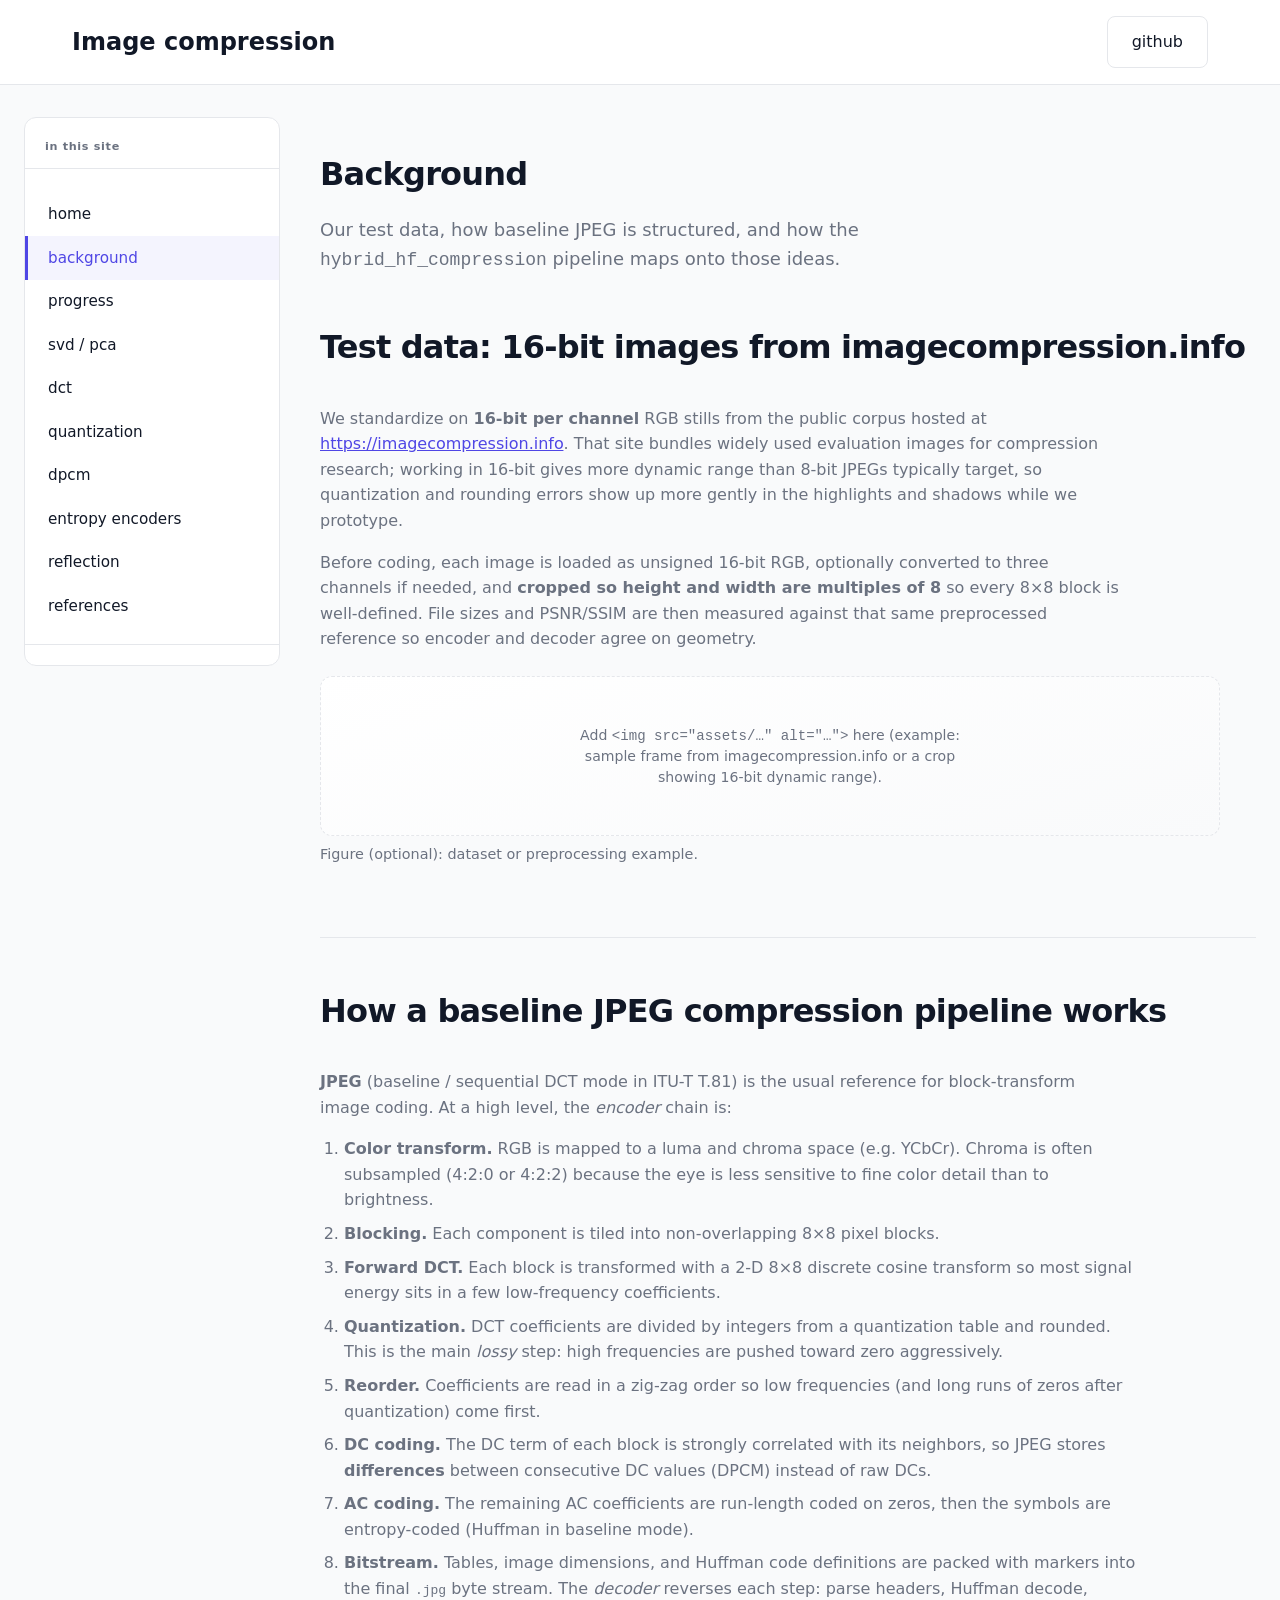
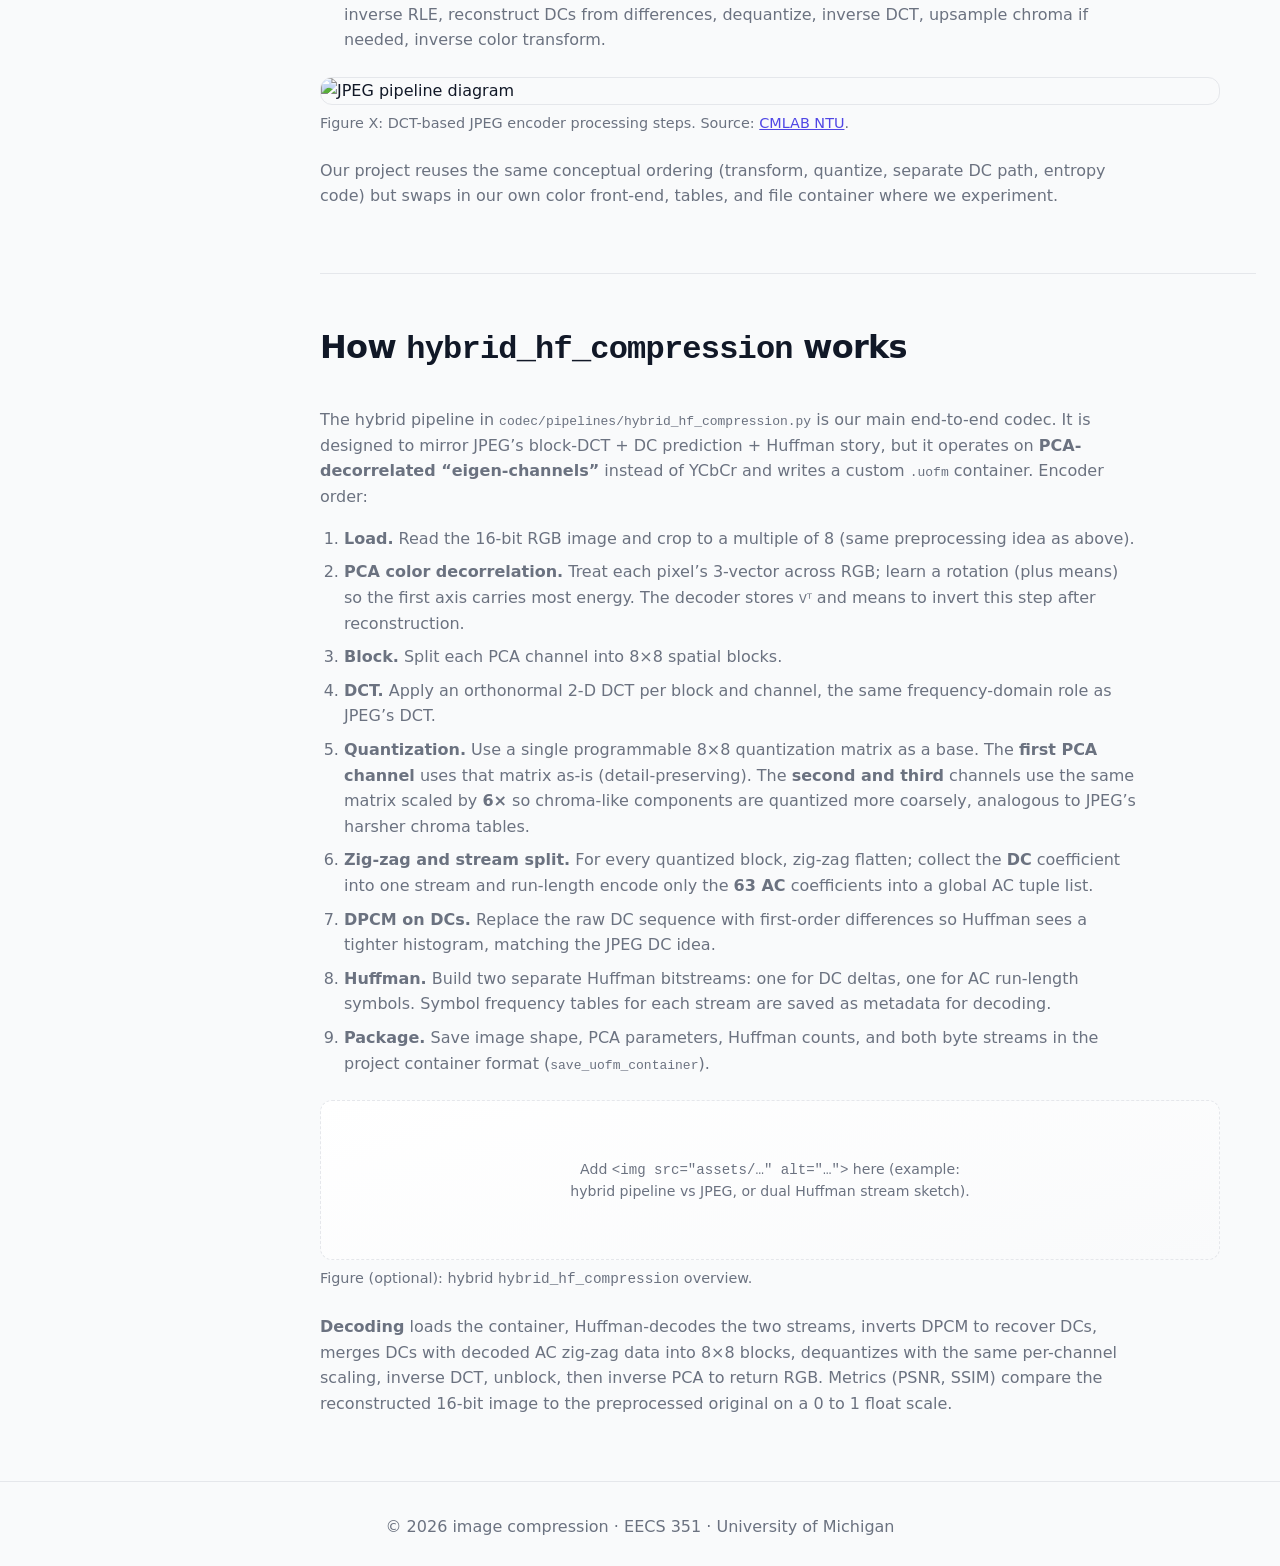
==== commit 434912c6: "stashed changes" ====
--- a/docs/background.html
+++ b/docs/background.html
@@ -29,9 +29,8 @@
                 <a href="quantization.html">quantization</a>
                 <a href="dpcm.html">dpcm</a>
                 <a href="entropy.html">entropy encoders</a>
-                <a href="results.html">results</a>
+                <a href="reflection.html">reflection</a>
                 <a href="references.html">references</a>
-                <a href="team.html">team</a>
             </nav>
         </aside>
 
@@ -45,20 +44,16 @@
                 <section class="content-section">
                     <h2>Test data: 16-bit images from imagecompression.info</h2>
                     <p>
-                        We standardize on <strong>16-bit per channel</strong> RGB stills from the public corpus hosted at <a href="https://imagecompression.info">https://imagecompression.info</a>. 
-                        That site bundles widely used evaluation images for compression research; working in 16-bit gives more dynamic range than 8-bit JPEGs typically target, 
-                        so quantization and rounding errors show up more gently in the highlights and shadows while we prototype. These images are also in an uncompressed <code>.ppm</code> format,
-                        so we can compare the quality of our compressed image to the original.
+                        We standardize on <strong>16-bit per channel</strong> RGB stills from the public corpus hosted at <a href="https://imagecompression.info">https://imagecompression.info</a>. That site bundles widely used evaluation images for compression research; working in 16-bit gives more dynamic range than 8-bit JPEGs typically target, so quantization and rounding errors show up more gently in the highlights and shadows while we prototype.
                     </p>
                     <p>
-                        Before coding, each image is loaded as unsigned 16-bit RGB, optionally converted to three channels if needed, and <strong>cropped so height and width are multiples of 8</strong> so every 8×8 block is well-defined. 
-                        File sizes and PSNR/SSIM are then measured against that same preprocessed reference so encoder and decoder agree on geometry.
+                        Before coding, each image is loaded as unsigned 16-bit RGB, optionally converted to three channels if needed, and <strong>cropped so height and width are multiples of 8</strong> so every 8×8 block is well-defined. File sizes and PSNR/SSIM are then measured against that same preprocessed reference so encoder and decoder agree on geometry.
                     </p>
                     <figure class="doc-figure-slot">
                         <div class="doc-figure-slot__media">
-                            <img src="assets/big_building.jpeg" alt="sample image from imagecompression.info">
+                            <p class="doc-figure-slot__hint">Add <code>&lt;img src="assets/…" alt="…"&gt;</code> here (example: sample frame from imagecompression.info or a crop showing 16-bit dynamic range).</p>
                         </div>
-                        <figcaption>Figure X: dataset or preprocessing example.</figcaption>
+                        <figcaption>Figure (optional): dataset or preprocessing example.</figcaption>
                     </figure>
                 </section>
 
@@ -67,19 +62,19 @@
                     <p>
                         <strong>JPEG</strong> (baseline / sequential DCT mode in ITU-T T.81) is the usual reference for block-transform image coding. At a high level, the <em>encoder</em> chain is:
                     </p>
-                    <ol>
-                        <li><strong>Color transform.</strong> RGB is mapped to a luma and chroma space (e.g. YCbCr). Chroma is often subsampled (4:2:0 or 4:2:2) because the eye is less sensitive to fine color detail than to brightness.</li>
-                        <li><strong>Blocking.</strong> Each component is tiled into non-overlapping 8×8 pixel blocks.</li>
-                        <li><strong>Forward DCT.</strong> Each block is transformed with a 2-D 8×8 discrete cosine transform so most signal energy sits in a few low-frequency coefficients.</li>
-                        <li><strong>Quantization.</strong> DCT coefficients are divided by integers from a quantization table and rounded. This is the main <em>lossy</em> step: high frequencies are pushed toward zero aggressively.</li>
-                        <li><strong>Reorder.</strong> Coefficients are read in a zig-zag order so low frequencies (and long runs of zeros after quantization) come first.</li>
-                        <li><strong>DC coding.</strong> The DC term of each block is strongly correlated with its neighbors, so JPEG stores <strong>differences</strong> between consecutive DC values (DPCM) instead of raw DCs.</li>
-                        <li><strong>AC coding.</strong> The remaining AC coefficients are run-length coded on zeros, then the symbols are entropy-coded (Huffman in baseline mode).</li>
-                        <li><strong>Bitstream.</strong> Tables, image dimensions, and Huffman code definitions are packed with markers into the final <code>.jpg</code> byte stream. The <em>decoder</em> reverses each step: parse headers, Huffman decode, inverse RLE, reconstruct DCs from differences, dequantize, inverse DCT, upsample chroma if needed, inverse color transform.</li>
+                    <ol style="color: var(--text-muted); max-width: 800px; margin: 0 0 1rem 1.25rem;">
+                        <li style="margin-bottom: 0.5rem;"><strong>Color transform.</strong> RGB is mapped to a luma and chroma space (e.g. YCbCr). Chroma is often subsampled (4:2:0 or 4:2:2) because the eye is less sensitive to fine color detail than to brightness.</li>
+                        <li style="margin-bottom: 0.5rem;"><strong>Blocking.</strong> Each component is tiled into non-overlapping 8×8 pixel blocks.</li>
+                        <li style="margin-bottom: 0.5rem;"><strong>Forward DCT.</strong> Each block is transformed with a 2-D 8×8 discrete cosine transform so most signal energy sits in a few low-frequency coefficients.</li>
+                        <li style="margin-bottom: 0.5rem;"><strong>Quantization.</strong> DCT coefficients are divided by integers from a quantization table and rounded. This is the main <em>lossy</em> step: high frequencies are pushed toward zero aggressively.</li>
+                        <li style="margin-bottom: 0.5rem;"><strong>Reorder.</strong> Coefficients are read in a zig-zag order so low frequencies (and long runs of zeros after quantization) come first.</li>
+                        <li style="margin-bottom: 0.5rem;"><strong>DC coding.</strong> The DC term of each block is strongly correlated with its neighbors, so JPEG stores <strong>differences</strong> between consecutive DC values (DPCM) instead of raw DCs.</li>
+                        <li style="margin-bottom: 0.5rem;"><strong>AC coding.</strong> The remaining AC coefficients are run-length coded on zeros, then the symbols are entropy-coded (Huffman in baseline mode).</li>
+                        <li style="margin-bottom: 0.5rem;"><strong>Bitstream.</strong> Tables, image dimensions, and Huffman code definitions are packed with markers into the final <code>.jpg</code> byte stream. The <em>decoder</em> reverses each step: parse headers, Huffman decode, inverse RLE, reconstruct DCs from differences, dequantize, inverse DCT, upsample chroma if needed, inverse color transform.</li>
                     </ol>
                     <figure class="doc-figure-slot">
                         <div class="doc-figure-slot__media">
-                            <img src="assets/jpeg pipeline.png" alt="JPEG pipeline diagram">
+                            <img src="assets/jpeg-encoding.gif" alt="JPEG pipeline diagram">
                         </div>
                         <figcaption>Figure X: DCT-based JPEG encoder processing steps. Source: <a href="https://www.cmlab.csie.ntu.edu.tw/cml/dsp/training/coding/jpeg/jpeg/encoder.htm">CMLAB NTU</a>.</figcaption>
                     </figure>
@@ -93,22 +88,22 @@
                     <p>
                         The hybrid pipeline in <code>codec/pipelines/hybrid_hf_compression.py</code> is our main end-to-end codec. It is designed to mirror JPEG’s block-DCT + DC prediction + Huffman story, but it operates on <strong>PCA-decorrelated “eigen-channels”</strong> instead of YCbCr and writes a custom <code>.uofm</code> container. Encoder order:
                     </p>
-                    <ol>
-                        <li><strong>Load.</strong> Read the 16-bit RGB image and crop to a multiple of 8 (same preprocessing idea as above).</li>
-                        <li><strong>PCA color decorrelation.</strong> Treat each pixel’s 3-vector across RGB; learn a rotation (plus means) so the first axis carries most energy. The decoder stores <code>Vᵀ</code> and means to invert this step after reconstruction.</li>
-                        <li><strong>Block.</strong> Split each PCA channel into 8×8 spatial blocks.</li>
-                        <li><strong>DCT.</strong> Apply an orthonormal 2-D DCT per block and channel, the same frequency-domain role as JPEG’s DCT.</li>
-                        <li><strong>Quantization.</strong> Use a single programmable 8×8 quantization matrix as a base. The <strong>first PCA channel</strong> uses that matrix as-is (detail-preserving). The <strong>second and third</strong> channels use the same matrix scaled by <strong>6×</strong> so chroma-like components are quantized more coarsely, analogous to JPEG’s harsher chroma tables.</li>
-                        <li><strong>Zig-zag and stream split.</strong> For every quantized block, zig-zag flatten; collect the <strong>DC</strong> coefficient into one stream and run-length encode only the <strong>63 AC</strong> coefficients into a global AC tuple list.</li>
-                        <li><strong>DPCM on DCs.</strong> Replace the raw DC sequence with first-order differences so Huffman sees a tighter histogram, matching the JPEG DC idea.</li>
-                        <li><strong>Huffman.</strong> Build two separate Huffman bitstreams: one for DC deltas, one for AC run-length symbols. Symbol frequency tables for each stream are saved as metadata for decoding.</li>
-                        <li><strong>Package.</strong> Save image shape, PCA parameters, Huffman counts, and both byte streams in the project container format (<code>save_uofm_container</code>).</li>
+                    <ol style="color: var(--text-muted); max-width: 800px; margin: 0 0 1rem 1.25rem;">
+                        <li style="margin-bottom: 0.5rem;"><strong>Load.</strong> Read the 16-bit RGB image and crop to a multiple of 8 (same preprocessing idea as above).</li>
+                        <li style="margin-bottom: 0.5rem;"><strong>PCA color decorrelation.</strong> Treat each pixel’s 3-vector across RGB; learn a rotation (plus means) so the first axis carries most energy. The decoder stores <code>Vᵀ</code> and means to invert this step after reconstruction.</li>
+                        <li style="margin-bottom: 0.5rem;"><strong>Block.</strong> Split each PCA channel into 8×8 spatial blocks.</li>
+                        <li style="margin-bottom: 0.5rem;"><strong>DCT.</strong> Apply an orthonormal 2-D DCT per block and channel, the same frequency-domain role as JPEG’s DCT.</li>
+                        <li style="margin-bottom: 0.5rem;"><strong>Quantization.</strong> Use a single programmable 8×8 quantization matrix as a base. The <strong>first PCA channel</strong> uses that matrix as-is (detail-preserving). The <strong>second and third</strong> channels use the same matrix scaled by <strong>6×</strong> so chroma-like components are quantized more coarsely, analogous to JPEG’s harsher chroma tables.</li>
+                        <li style="margin-bottom: 0.5rem;"><strong>Zig-zag and stream split.</strong> For every quantized block, zig-zag flatten; collect the <strong>DC</strong> coefficient into one stream and run-length encode only the <strong>63 AC</strong> coefficients into a global AC tuple list.</li>
+                        <li style="margin-bottom: 0.5rem;"><strong>DPCM on DCs.</strong> Replace the raw DC sequence with first-order differences so Huffman sees a tighter histogram, matching the JPEG DC idea.</li>
+                        <li style="margin-bottom: 0.5rem;"><strong>Huffman.</strong> Build two separate Huffman bitstreams: one for DC deltas, one for AC run-length symbols. Symbol frequency tables for each stream are saved as metadata for decoding.</li>
+                        <li style="margin-bottom: 0.5rem;"><strong>Package.</strong> Save image shape, PCA parameters, Huffman counts, and both byte streams in the project container format (<code>save_uofm_container</code>).</li>
                     </ol>
                     <figure class="doc-figure-slot">
                         <div class="doc-figure-slot__media">
-                            <img src="assets/hybrid svd dct pipeline.png" alt="hybrid <code>hybrid_hf_compression</code> overview">
+                            <p class="doc-figure-slot__hint">Add <code>&lt;img src="assets/…" alt="…"&gt;</code> here (example: hybrid pipeline vs JPEG, or dual Huffman stream sketch).</p>
                         </div>
-                        <figcaption>Figure X: hybrid <code>hybrid_hf_compression</code> overview.</figcaption>
+                        <figcaption>Figure (optional): hybrid <code>hybrid_hf_compression</code> overview.</figcaption>
                     </figure>
                     <p>
                         <strong>Decoding</strong> loads the container, Huffman-decodes the two streams, inverts DPCM to recover DCs, merges DCs with decoded AC zig-zag data into 8×8 blocks, dequantizes with the same per-channel scaling, inverse DCT, unblock, then inverse PCA to return RGB. Metrics (PSNR, SSIM) compare the reconstructed 16-bit image to the preprocessed original on a 0 to 1 float scale.
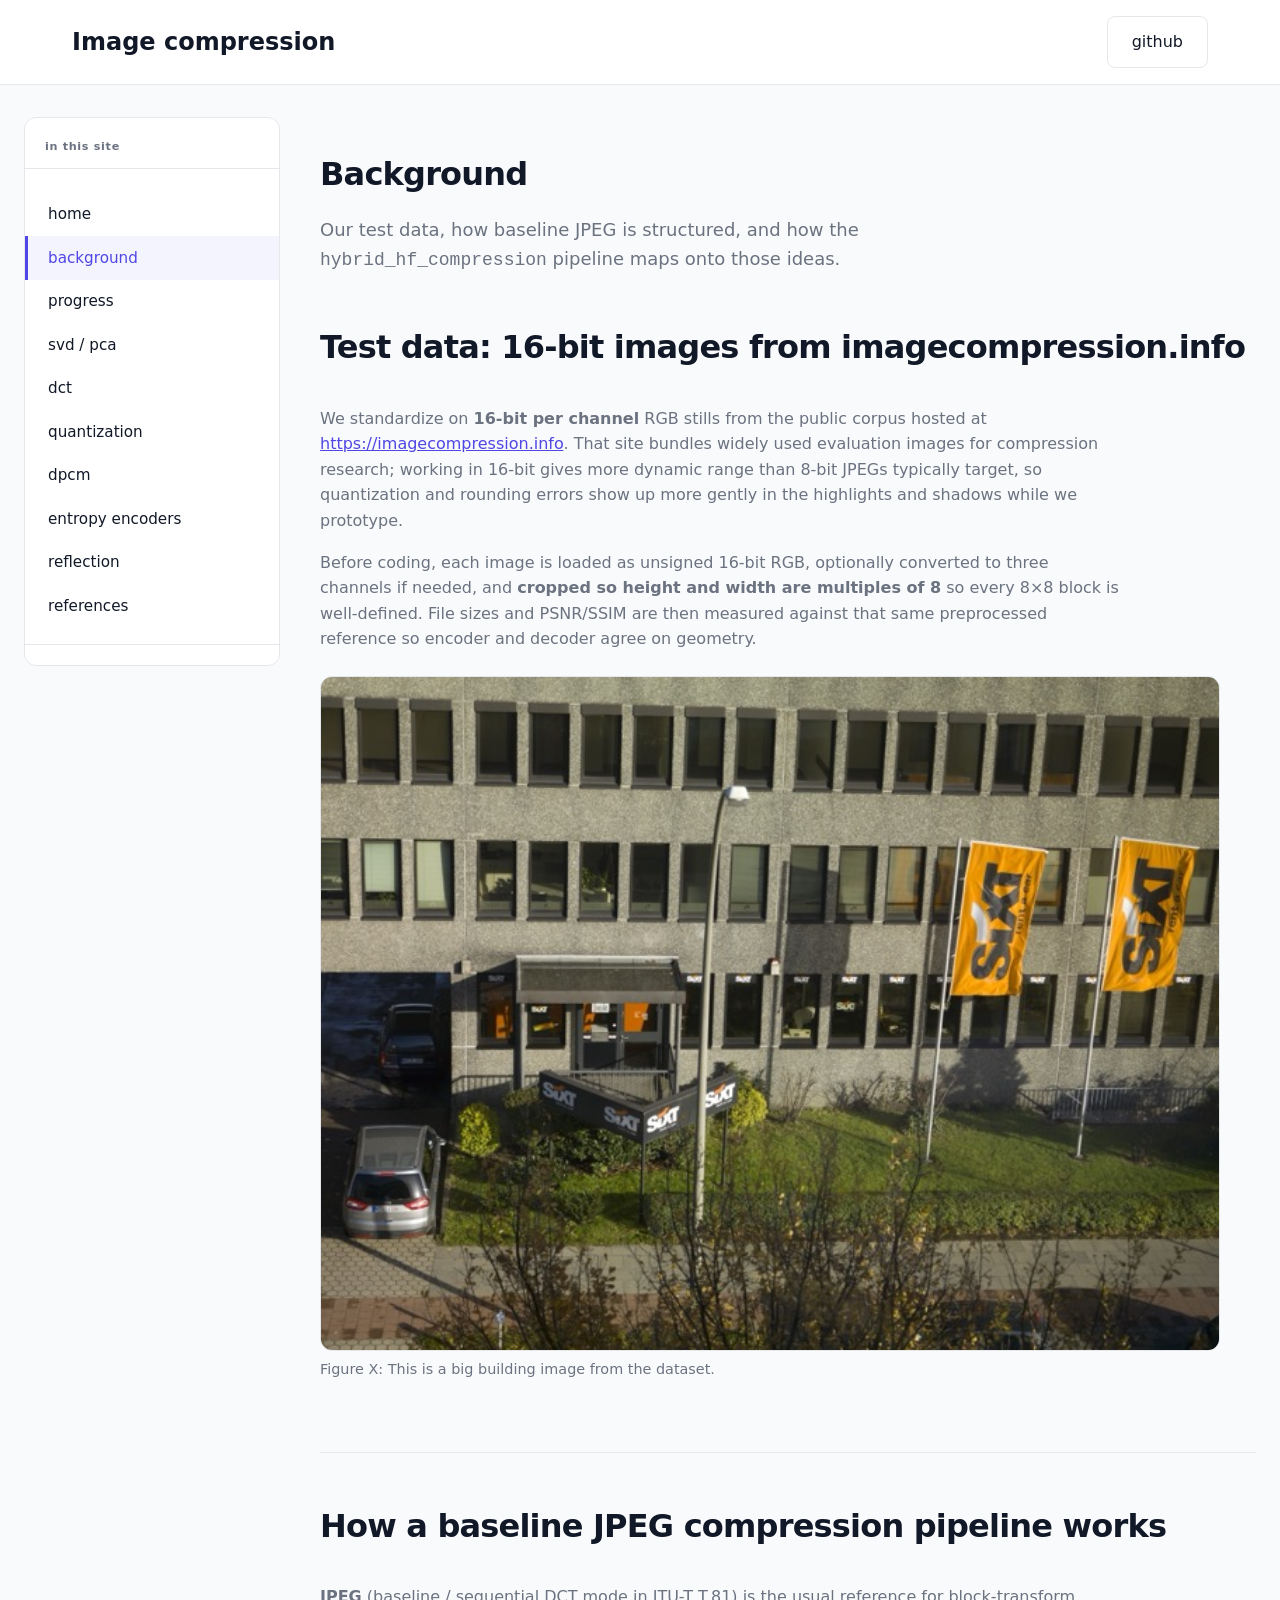
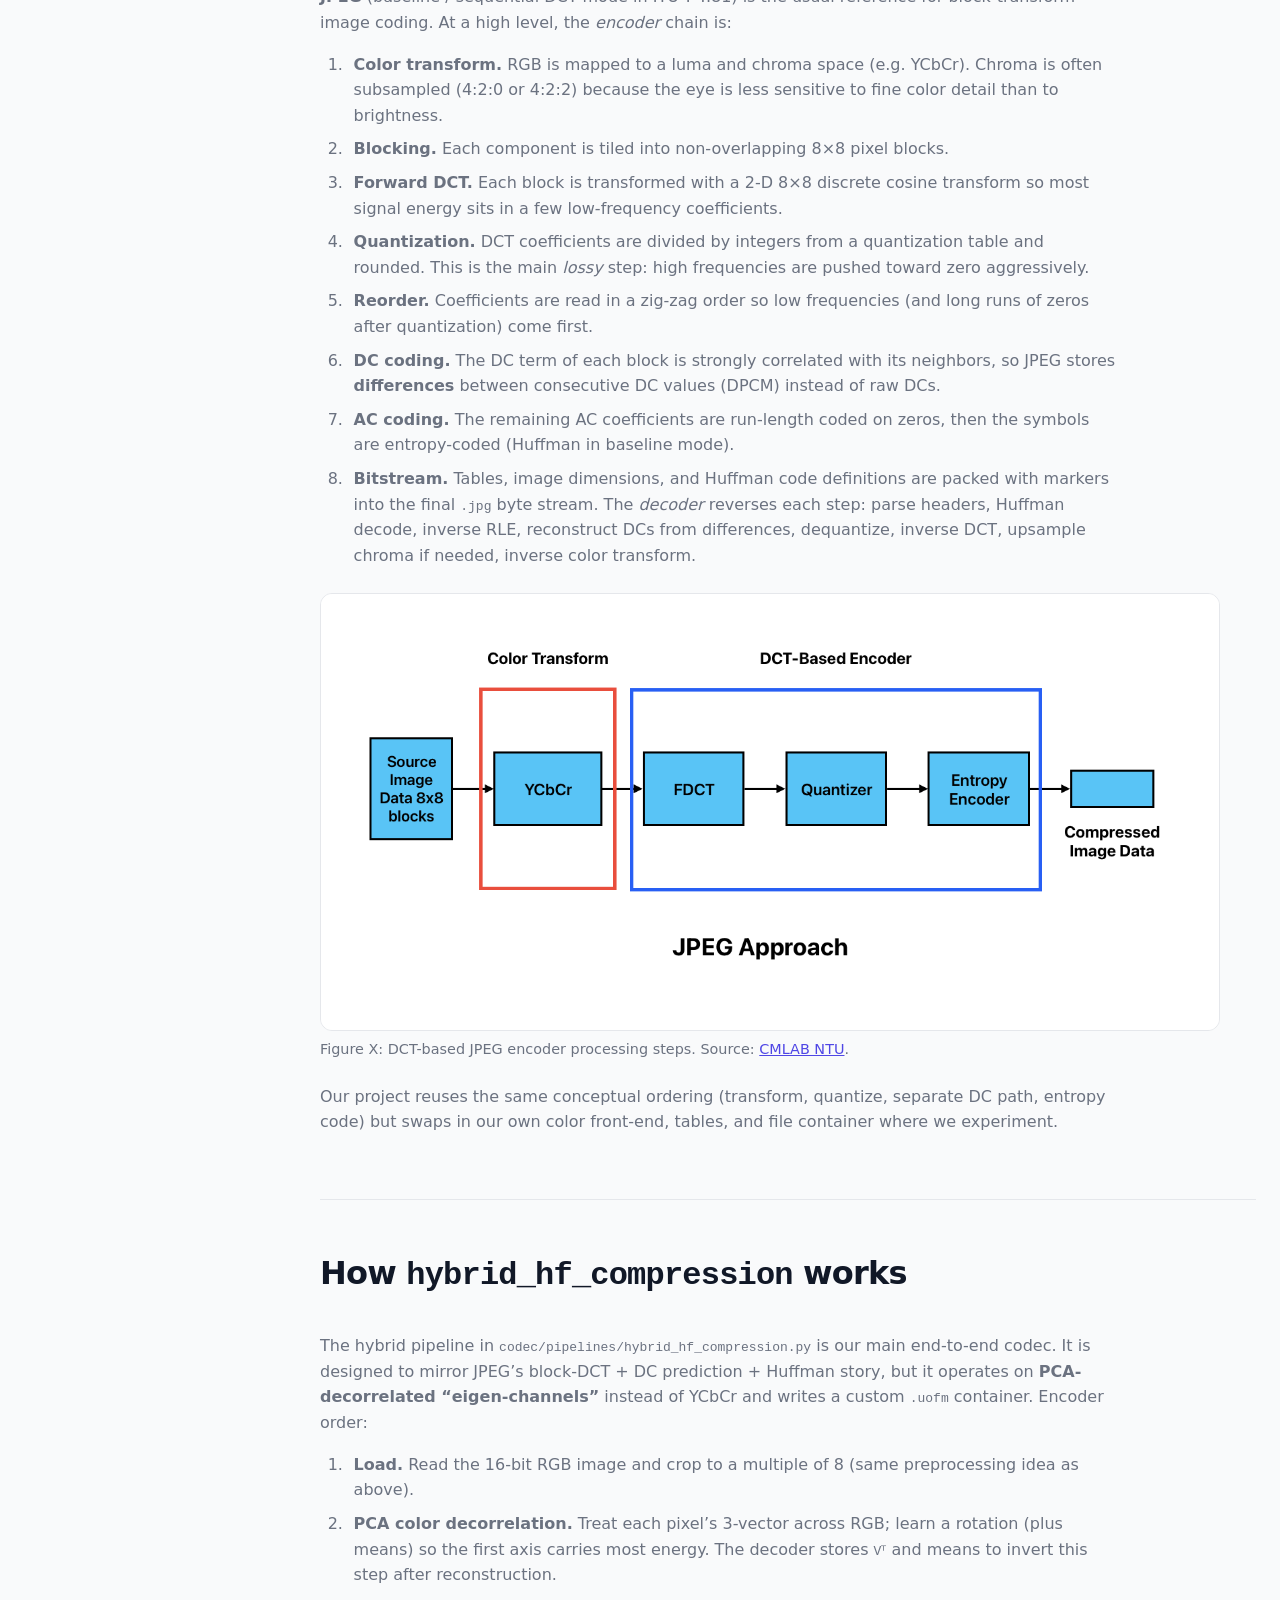
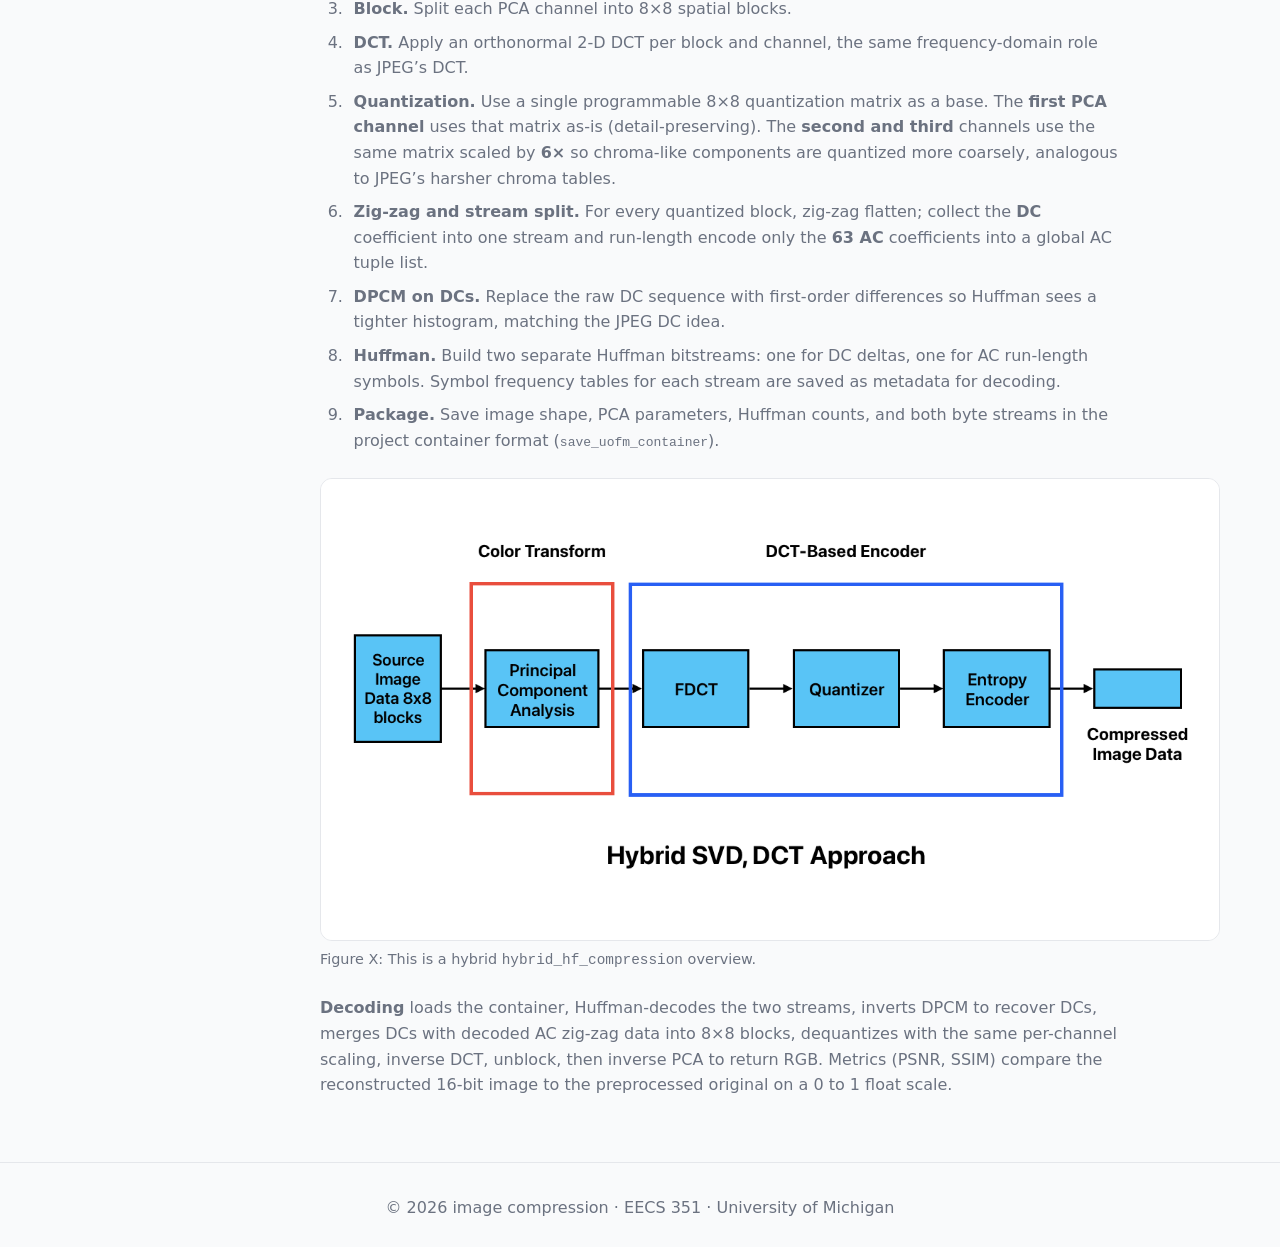
==== commit e44abd18: "overview fix" ====
--- a/docs/background.html
+++ b/docs/background.html
@@ -51,9 +51,9 @@
                     </p>
                     <figure class="doc-figure-slot">
                         <div class="doc-figure-slot__media">
-                            <p class="doc-figure-slot__hint">Add <code>&lt;img src="assets/…" alt="…"&gt;</code> here (example: sample frame from imagecompression.info or a crop showing 16-bit dynamic range).</p>
+                            <img src="assets/big_building.jpeg" alt="Big Building image">
                         </div>
-                        <figcaption>Figure (optional): dataset or preprocessing example.</figcaption>
+                        <figcaption>Figure X: This is a big building image from the dataset.</figcaption>
                     </figure>
                 </section>
 
@@ -62,19 +62,38 @@
                     <p>
                         <strong>JPEG</strong> (baseline / sequential DCT mode in ITU-T T.81) is the usual reference for block-transform image coding. At a high level, the <em>encoder</em> chain is:
                     </p>
-                    <ol style="color: var(--text-muted); max-width: 800px; margin: 0 0 1rem 1.25rem;">
-                        <li style="margin-bottom: 0.5rem;"><strong>Color transform.</strong> RGB is mapped to a luma and chroma space (e.g. YCbCr). Chroma is often subsampled (4:2:0 or 4:2:2) because the eye is less sensitive to fine color detail than to brightness.</li>
-                        <li style="margin-bottom: 0.5rem;"><strong>Blocking.</strong> Each component is tiled into non-overlapping 8×8 pixel blocks.</li>
-                        <li style="margin-bottom: 0.5rem;"><strong>Forward DCT.</strong> Each block is transformed with a 2-D 8×8 discrete cosine transform so most signal energy sits in a few low-frequency coefficients.</li>
-                        <li style="margin-bottom: 0.5rem;"><strong>Quantization.</strong> DCT coefficients are divided by integers from a quantization table and rounded. This is the main <em>lossy</em> step: high frequencies are pushed toward zero aggressively.</li>
-                        <li style="margin-bottom: 0.5rem;"><strong>Reorder.</strong> Coefficients are read in a zig-zag order so low frequencies (and long runs of zeros after quantization) come first.</li>
-                        <li style="margin-bottom: 0.5rem;"><strong>DC coding.</strong> The DC term of each block is strongly correlated with its neighbors, so JPEG stores <strong>differences</strong> between consecutive DC values (DPCM) instead of raw DCs.</li>
-                        <li style="margin-bottom: 0.5rem;"><strong>AC coding.</strong> The remaining AC coefficients are run-length coded on zeros, then the symbols are entropy-coded (Huffman in baseline mode).</li>
-                        <li style="margin-bottom: 0.5rem;"><strong>Bitstream.</strong> Tables, image dimensions, and Huffman code definitions are packed with markers into the final <code>.jpg</code> byte stream. The <em>decoder</em> reverses each step: parse headers, Huffman decode, inverse RLE, reconstruct DCs from differences, dequantize, inverse DCT, upsample chroma if needed, inverse color transform.</li>
+                    <ol>
+                        <li>
+                            <strong>Color transform.</strong> RGB is mapped to a luma and chroma space (e.g. YCbCr). Chroma is often subsampled (4:2:0 or 4:2:2)
+                            because the eye is less sensitive to fine color detail than to brightness.
+                        </li>
+                        <li><strong>Blocking.</strong> Each component is tiled into non-overlapping 8×8 pixel blocks.</li>
+                        <li>
+                            <strong>Forward DCT.</strong> Each block is transformed with a 2-D 8×8 discrete cosine transform so most signal energy sits in a few low-frequency coefficients.
+                        </li>
+                        <li>
+                            <strong>Quantization.</strong> DCT coefficients are divided by integers from a quantization table and rounded. This is the main <em>lossy</em> step:
+                            high frequencies are pushed toward zero aggressively.
+                        </li>
+                        <li>
+                            <strong>Reorder.</strong> Coefficients are read in a zig-zag order so low frequencies (and long runs of zeros after quantization) come first.
+                        </li>
+                        <li>
+                            <strong>DC coding.</strong> The DC term of each block is strongly correlated with its neighbors, so JPEG stores <strong>differences</strong> between
+                            consecutive DC values (DPCM) instead of raw DCs.
+                        </li>
+                        <li>
+                            <strong>AC coding.</strong> The remaining AC coefficients are run-length coded on zeros, then the symbols are entropy-coded (Huffman in baseline mode).
+                        </li>
+                        <li>
+                            <strong>Bitstream.</strong> Tables, image dimensions, and Huffman code definitions are packed with markers into the final <code>.jpg</code> byte stream.
+                            The <em>decoder</em> reverses each step: parse headers, Huffman decode, inverse RLE, reconstruct DCs from differences, dequantize, inverse DCT,
+                            upsample chroma if needed, inverse color transform.
+                        </li>
                     </ol>
                     <figure class="doc-figure-slot">
                         <div class="doc-figure-slot__media">
-                            <img src="assets/jpeg-encoding.gif" alt="JPEG pipeline diagram">
+                            <img src="assets/jpeg pipeline.png" alt="JPEG pipeline diagram">
                         </div>
                         <figcaption>Figure X: DCT-based JPEG encoder processing steps. Source: <a href="https://www.cmlab.csie.ntu.edu.tw/cml/dsp/training/coding/jpeg/jpeg/encoder.htm">CMLAB NTU</a>.</figcaption>
                     </figure>
@@ -88,22 +107,39 @@
                     <p>
                         The hybrid pipeline in <code>codec/pipelines/hybrid_hf_compression.py</code> is our main end-to-end codec. It is designed to mirror JPEG’s block-DCT + DC prediction + Huffman story, but it operates on <strong>PCA-decorrelated “eigen-channels”</strong> instead of YCbCr and writes a custom <code>.uofm</code> container. Encoder order:
                     </p>
-                    <ol style="color: var(--text-muted); max-width: 800px; margin: 0 0 1rem 1.25rem;">
-                        <li style="margin-bottom: 0.5rem;"><strong>Load.</strong> Read the 16-bit RGB image and crop to a multiple of 8 (same preprocessing idea as above).</li>
-                        <li style="margin-bottom: 0.5rem;"><strong>PCA color decorrelation.</strong> Treat each pixel’s 3-vector across RGB; learn a rotation (plus means) so the first axis carries most energy. The decoder stores <code>Vᵀ</code> and means to invert this step after reconstruction.</li>
-                        <li style="margin-bottom: 0.5rem;"><strong>Block.</strong> Split each PCA channel into 8×8 spatial blocks.</li>
-                        <li style="margin-bottom: 0.5rem;"><strong>DCT.</strong> Apply an orthonormal 2-D DCT per block and channel, the same frequency-domain role as JPEG’s DCT.</li>
-                        <li style="margin-bottom: 0.5rem;"><strong>Quantization.</strong> Use a single programmable 8×8 quantization matrix as a base. The <strong>first PCA channel</strong> uses that matrix as-is (detail-preserving). The <strong>second and third</strong> channels use the same matrix scaled by <strong>6×</strong> so chroma-like components are quantized more coarsely, analogous to JPEG’s harsher chroma tables.</li>
-                        <li style="margin-bottom: 0.5rem;"><strong>Zig-zag and stream split.</strong> For every quantized block, zig-zag flatten; collect the <strong>DC</strong> coefficient into one stream and run-length encode only the <strong>63 AC</strong> coefficients into a global AC tuple list.</li>
-                        <li style="margin-bottom: 0.5rem;"><strong>DPCM on DCs.</strong> Replace the raw DC sequence with first-order differences so Huffman sees a tighter histogram, matching the JPEG DC idea.</li>
-                        <li style="margin-bottom: 0.5rem;"><strong>Huffman.</strong> Build two separate Huffman bitstreams: one for DC deltas, one for AC run-length symbols. Symbol frequency tables for each stream are saved as metadata for decoding.</li>
-                        <li style="margin-bottom: 0.5rem;"><strong>Package.</strong> Save image shape, PCA parameters, Huffman counts, and both byte streams in the project container format (<code>save_uofm_container</code>).</li>
+                    <ol>
+                        <li><strong>Load.</strong> Read the 16-bit RGB image and crop to a multiple of 8 (same preprocessing idea as above).</li>
+                        <li>
+                            <strong>PCA color decorrelation.</strong> Treat each pixel’s 3-vector across RGB; learn a rotation (plus means) so the first axis carries most energy.
+                            The decoder stores <code>Vᵀ</code> and means to invert this step after reconstruction.
+                        </li>
+                        <li><strong>Block.</strong> Split each PCA channel into 8×8 spatial blocks.</li>
+                        <li>
+                            <strong>DCT.</strong> Apply an orthonormal 2-D DCT per block and channel, the same frequency-domain role as JPEG’s DCT.
+                        </li>
+                        <li>
+                            <strong>Quantization.</strong> Use a single programmable 8×8 quantization matrix as a base. The <strong>first PCA channel</strong> uses that matrix as-is (detail-preserving).
+                            The <strong>second and third</strong> channels use the same matrix scaled by <strong>6×</strong> so chroma-like components are quantized more coarsely, analogous to JPEG’s harsher chroma tables.
+                        </li>
+                        <li>
+                            <strong>Zig-zag and stream split.</strong> For every quantized block, zig-zag flatten; collect the <strong>DC</strong> coefficient into one stream and run-length encode
+                            only the <strong>63 AC</strong> coefficients into a global AC tuple list.
+                        </li>
+                        <li>
+                            <strong>DPCM on DCs.</strong> Replace the raw DC sequence with first-order differences so Huffman sees a tighter histogram, matching the JPEG DC idea.
+                        </li>
+                        <li>
+                            <strong>Huffman.</strong> Build two separate Huffman bitstreams: one for DC deltas, one for AC run-length symbols. Symbol frequency tables for each stream are saved as metadata for decoding.
+                        </li>
+                        <li>
+                            <strong>Package.</strong> Save image shape, PCA parameters, Huffman counts, and both byte streams in the project container format (<code>save_uofm_container</code>).
+                        </li>
                     </ol>
                     <figure class="doc-figure-slot">
                         <div class="doc-figure-slot__media">
-                            <p class="doc-figure-slot__hint">Add <code>&lt;img src="assets/…" alt="…"&gt;</code> here (example: hybrid pipeline vs JPEG, or dual Huffman stream sketch).</p>
+                            <img src="assets/hybrid svd dct pipeline.png" alt="Hybrid HF Compression overview">
                         </div>
-                        <figcaption>Figure (optional): hybrid <code>hybrid_hf_compression</code> overview.</figcaption>
+                        <figcaption>Figure X: This is a hybrid <code>hybrid_hf_compression</code> overview.</figcaption>
                     </figure>
                     <p>
                         <strong>Decoding</strong> loads the container, Huffman-decodes the two streams, inverts DPCM to recover DCs, merges DCs with decoded AC zig-zag data into 8×8 blocks, dequantizes with the same per-channel scaling, inverse DCT, unblock, then inverse PCA to return RGB. Metrics (PSNR, SSIM) compare the reconstructed 16-bit image to the preprocessed original on a 0 to 1 float scale.
--- a/docs/css/site.css
+++ b/docs/css/site.css
@@ -369,15 +369,40 @@
 .content-section ol {
     color: var(--text-muted);
     max-width: 800px;
-    margin: 0 0 1rem 2rem;
-    padding-left: 0.25rem;
+    margin: 0 0 1rem;
+}
+
+.content-section ul {
+    padding-left: 1.35rem;
+}
+
+.content-section ol {
+    padding-left: 1.75rem;
+    list-style-position: outside;
 }
 
 .content-section li {
     margin-bottom: 0.5rem;
+    padding-left: 0.35rem;
 }
 
 .content-section li:last-child {
+    margin-bottom: 0;
+}
+
+.content-section .reference-list {
+    list-style: none;
+    max-width: 640px;
+    margin: 0 0 1rem;
+    padding-left: 0;
+}
+
+.content-section .reference-list li {
+    margin-bottom: 1rem;
+    padding-left: 0;
+}
+
+.content-section .reference-list li:last-child {
     margin-bottom: 0;
 }
 
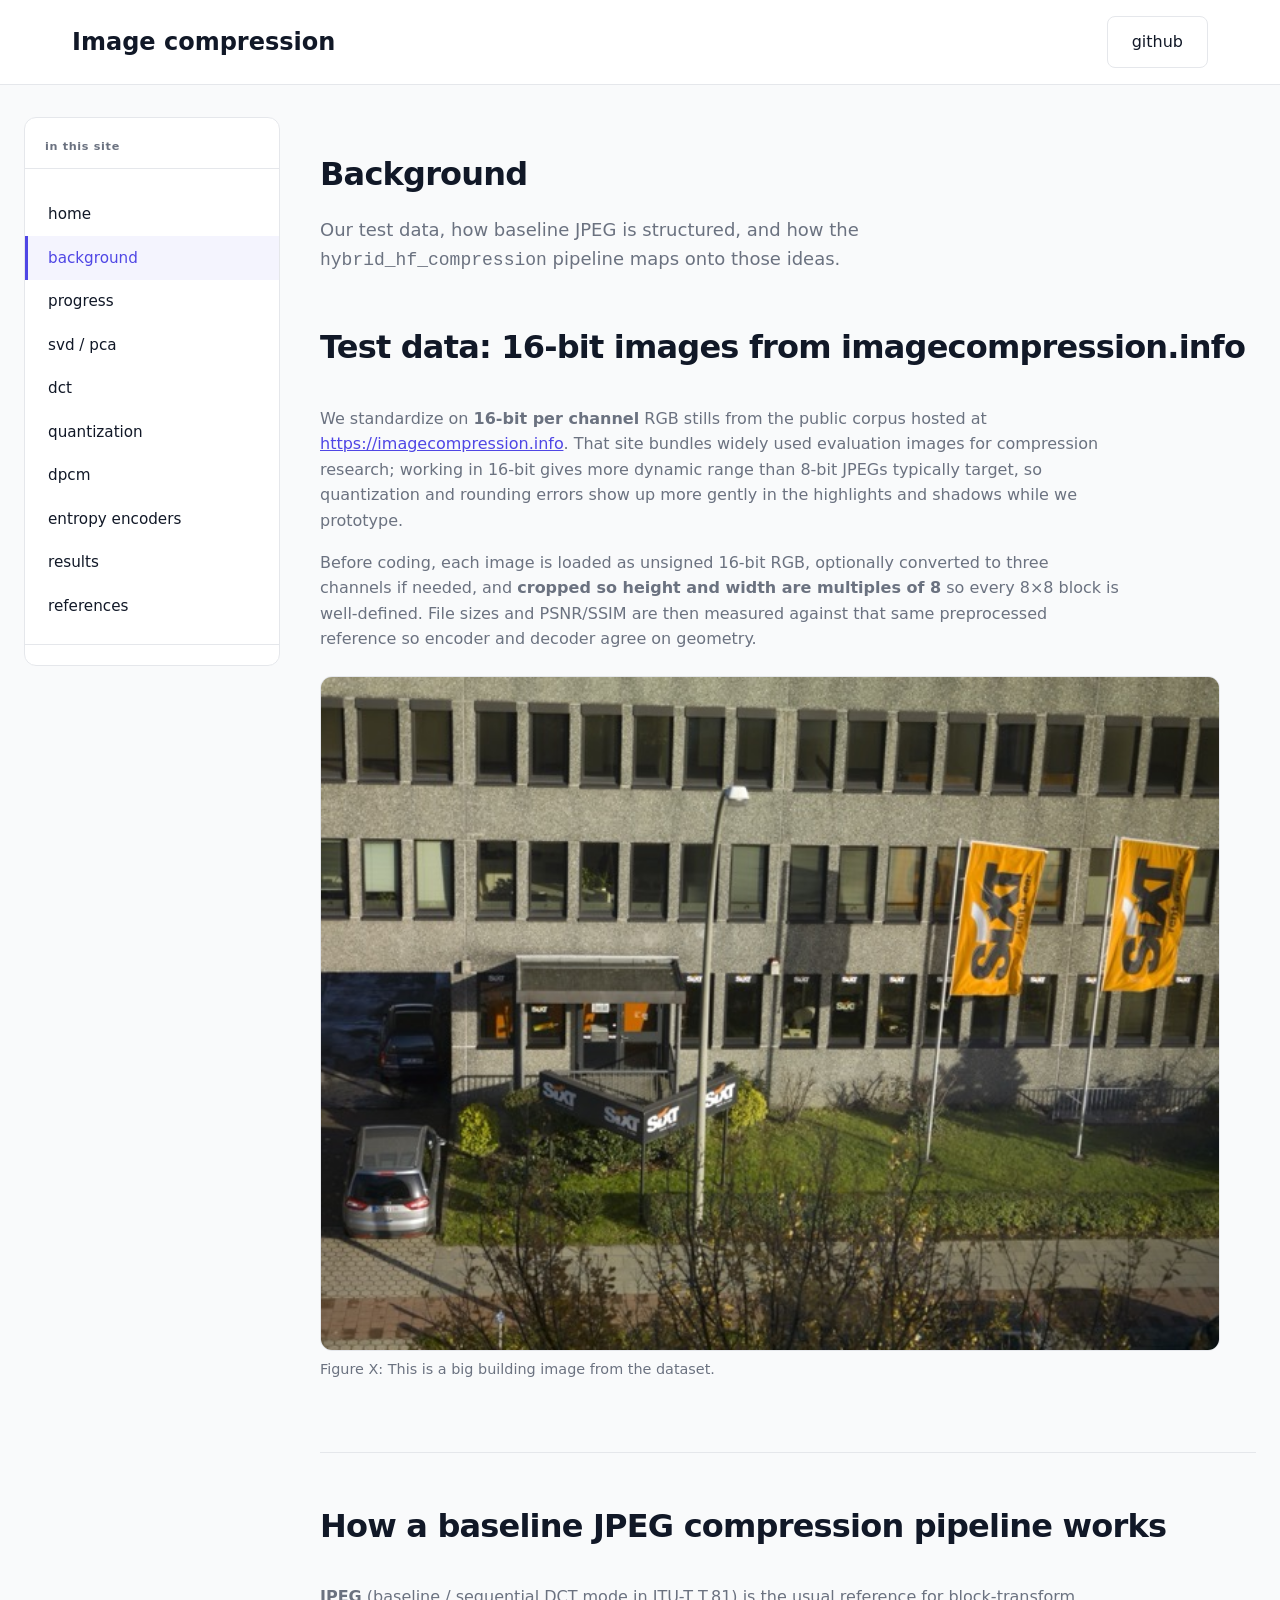
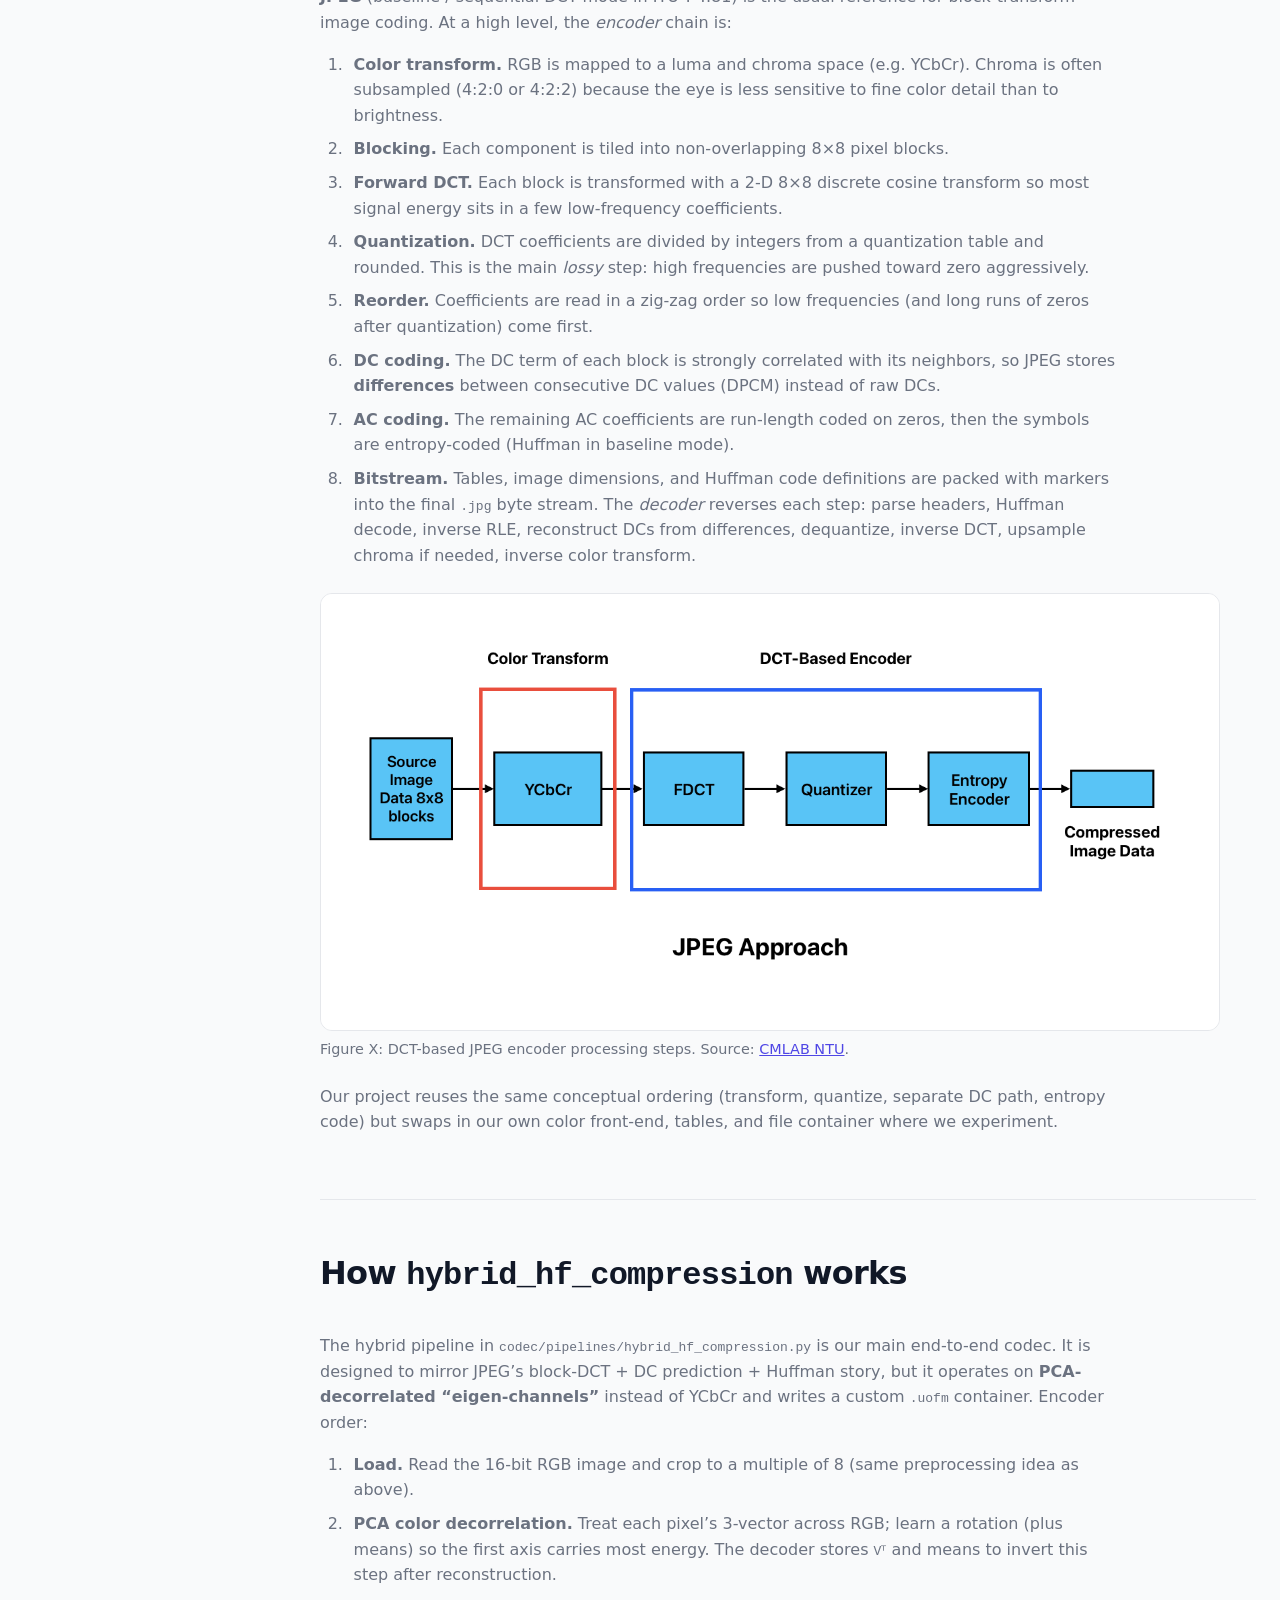
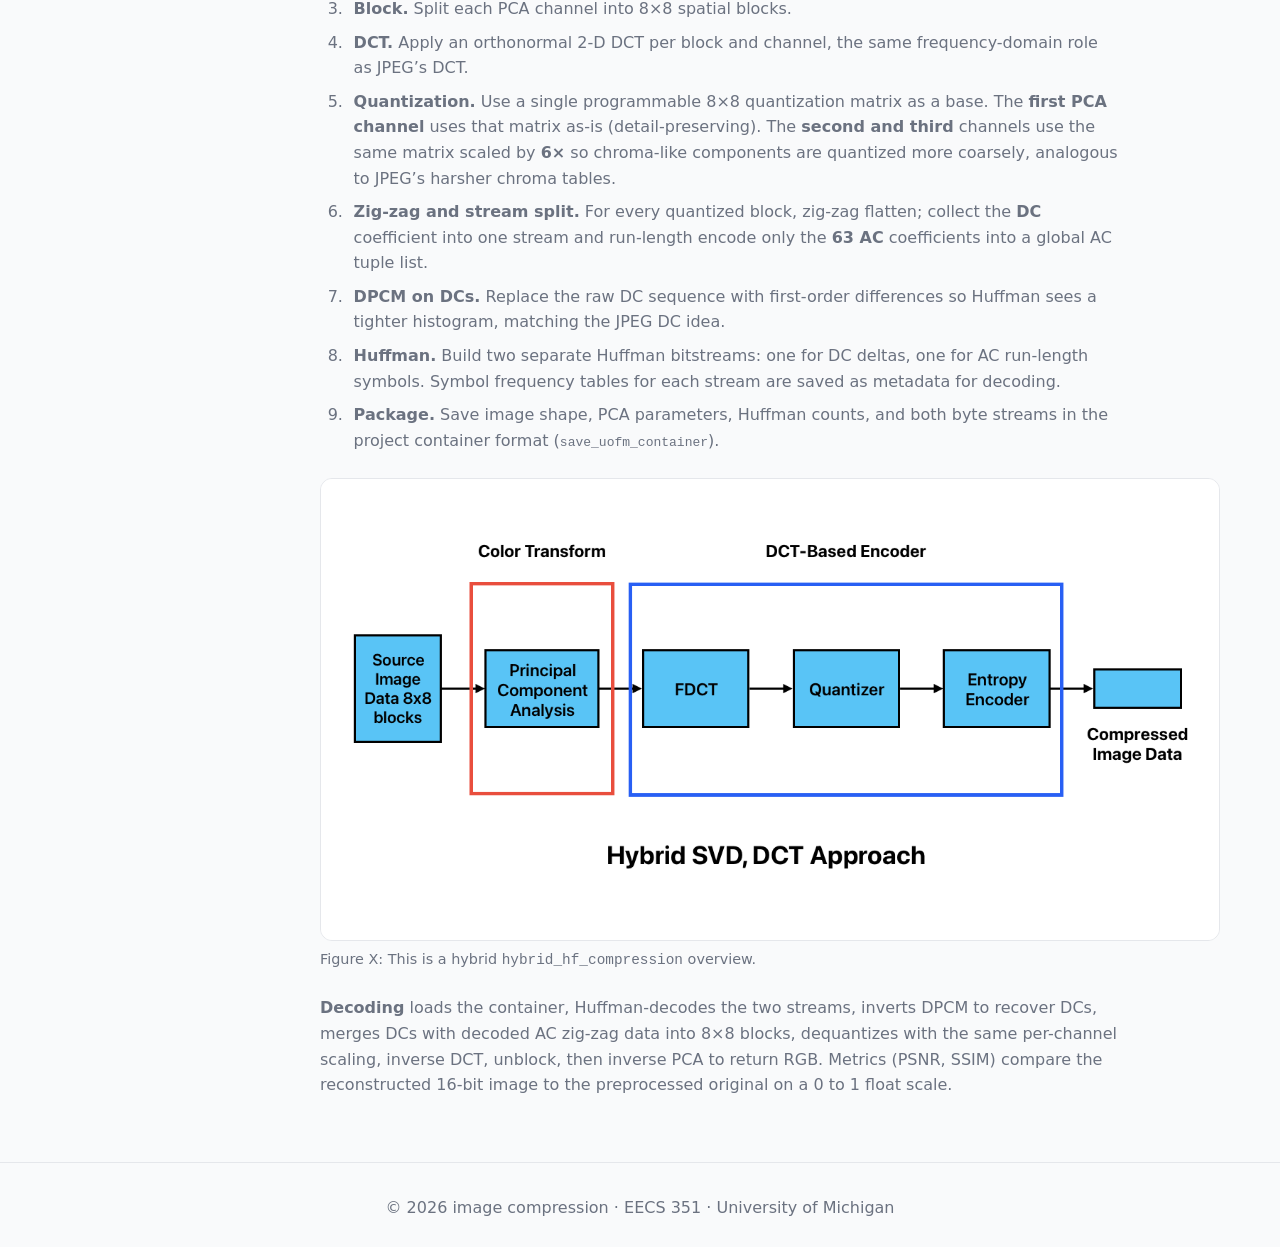
==== commit 6fef060e: "remove reflection and team, added math" ====
--- a/docs/background.html
+++ b/docs/background.html
@@ -29,7 +29,7 @@
                 <a href="quantization.html">quantization</a>
                 <a href="dpcm.html">dpcm</a>
                 <a href="entropy.html">entropy encoders</a>
-                <a href="reflection.html">reflection</a>
+                <a href="results.html">results</a>
                 <a href="references.html">references</a>
             </nav>
         </aside>
--- a/docs/css/site.css
+++ b/docs/css/site.css
@@ -365,6 +365,11 @@
     max-width: 800px;
 }
 
+.content-section mjx-container {
+    max-width: 100%;
+    overflow-x: auto;
+}
+
 .content-section ul,
 .content-section ol {
     color: var(--text-muted);
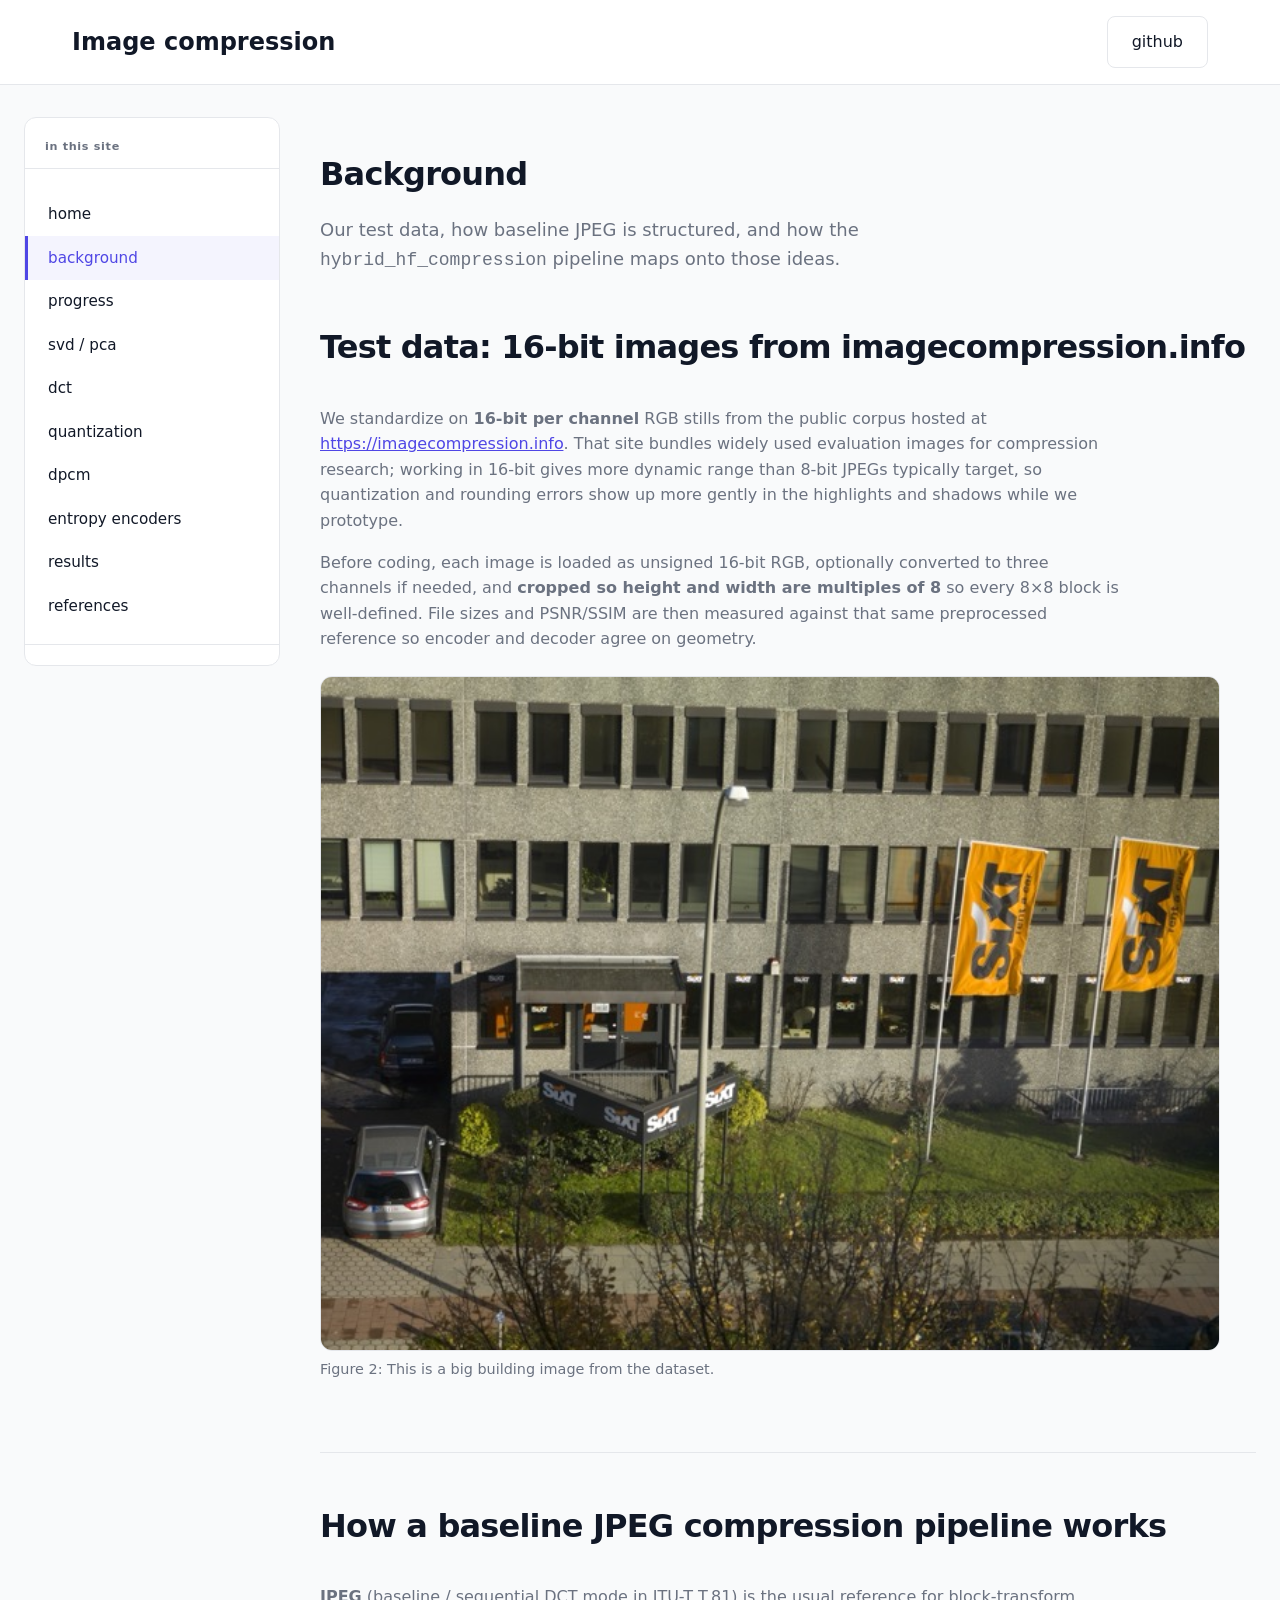
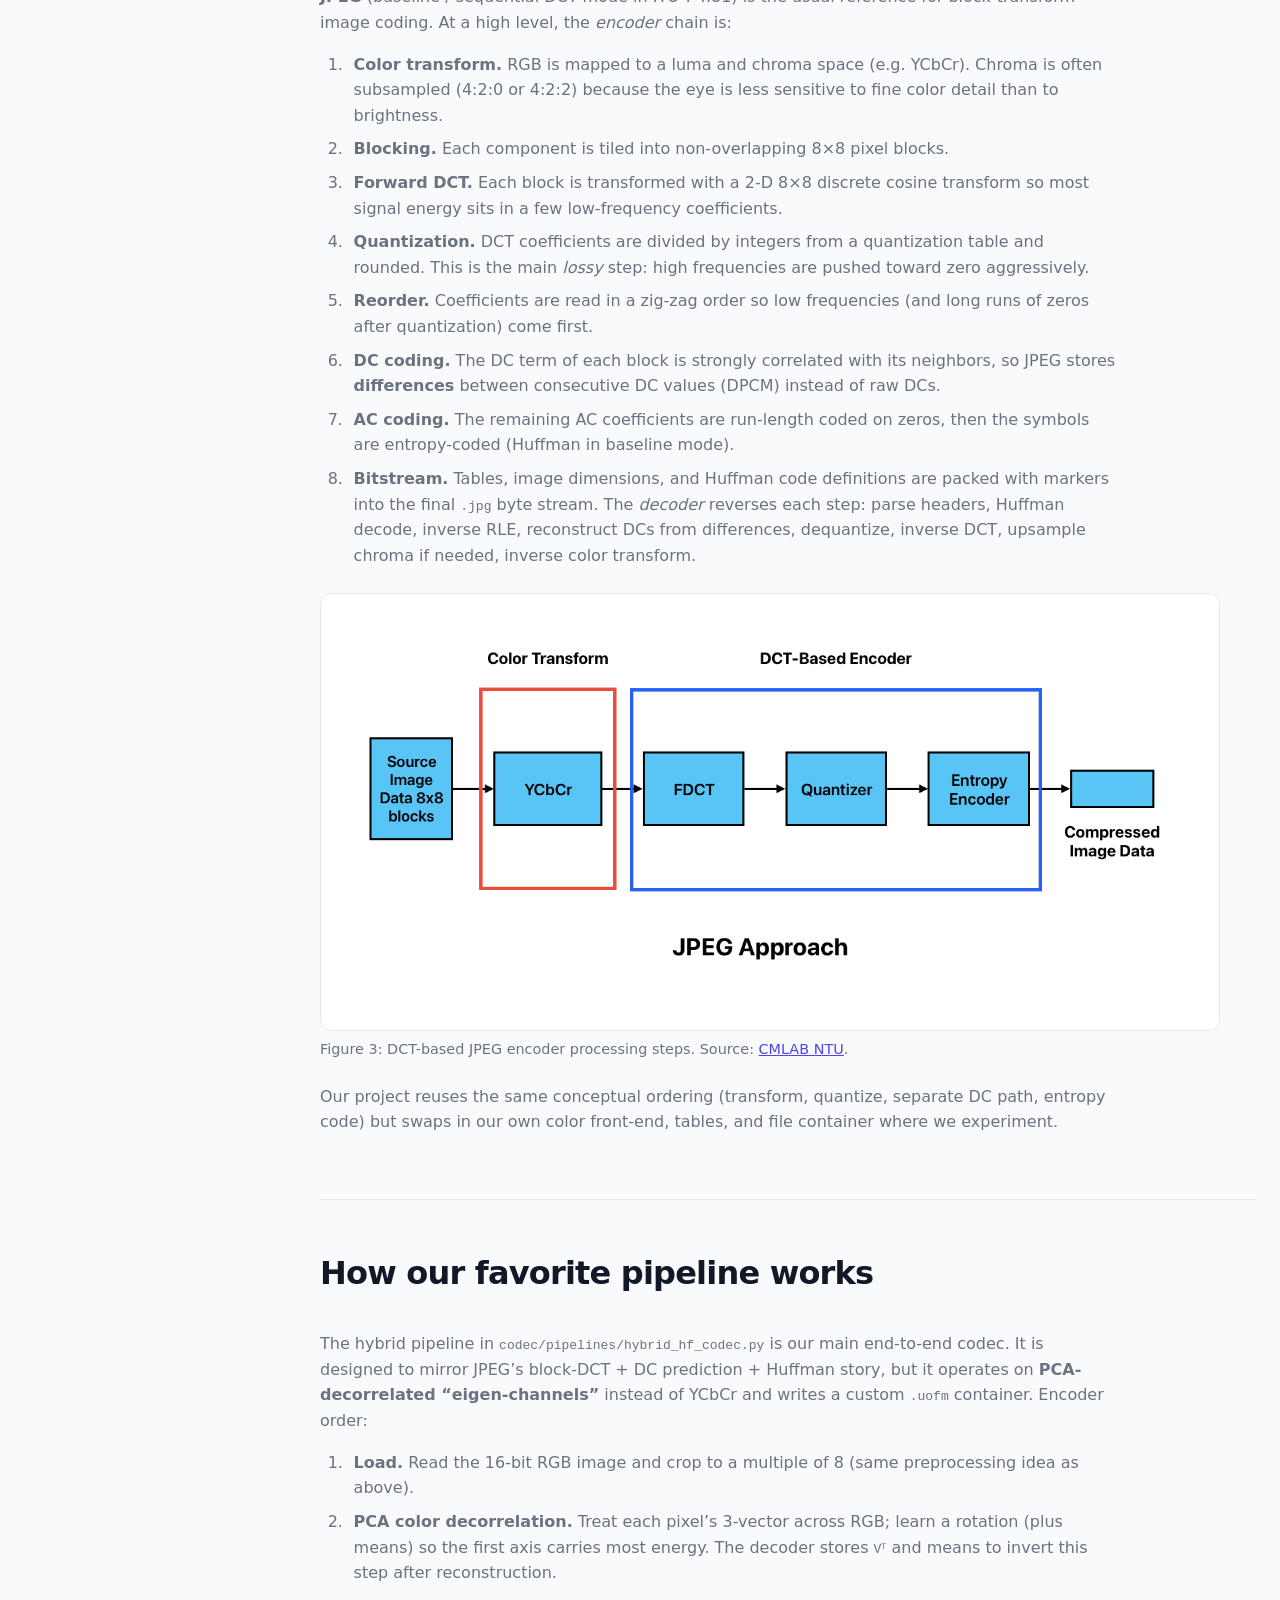
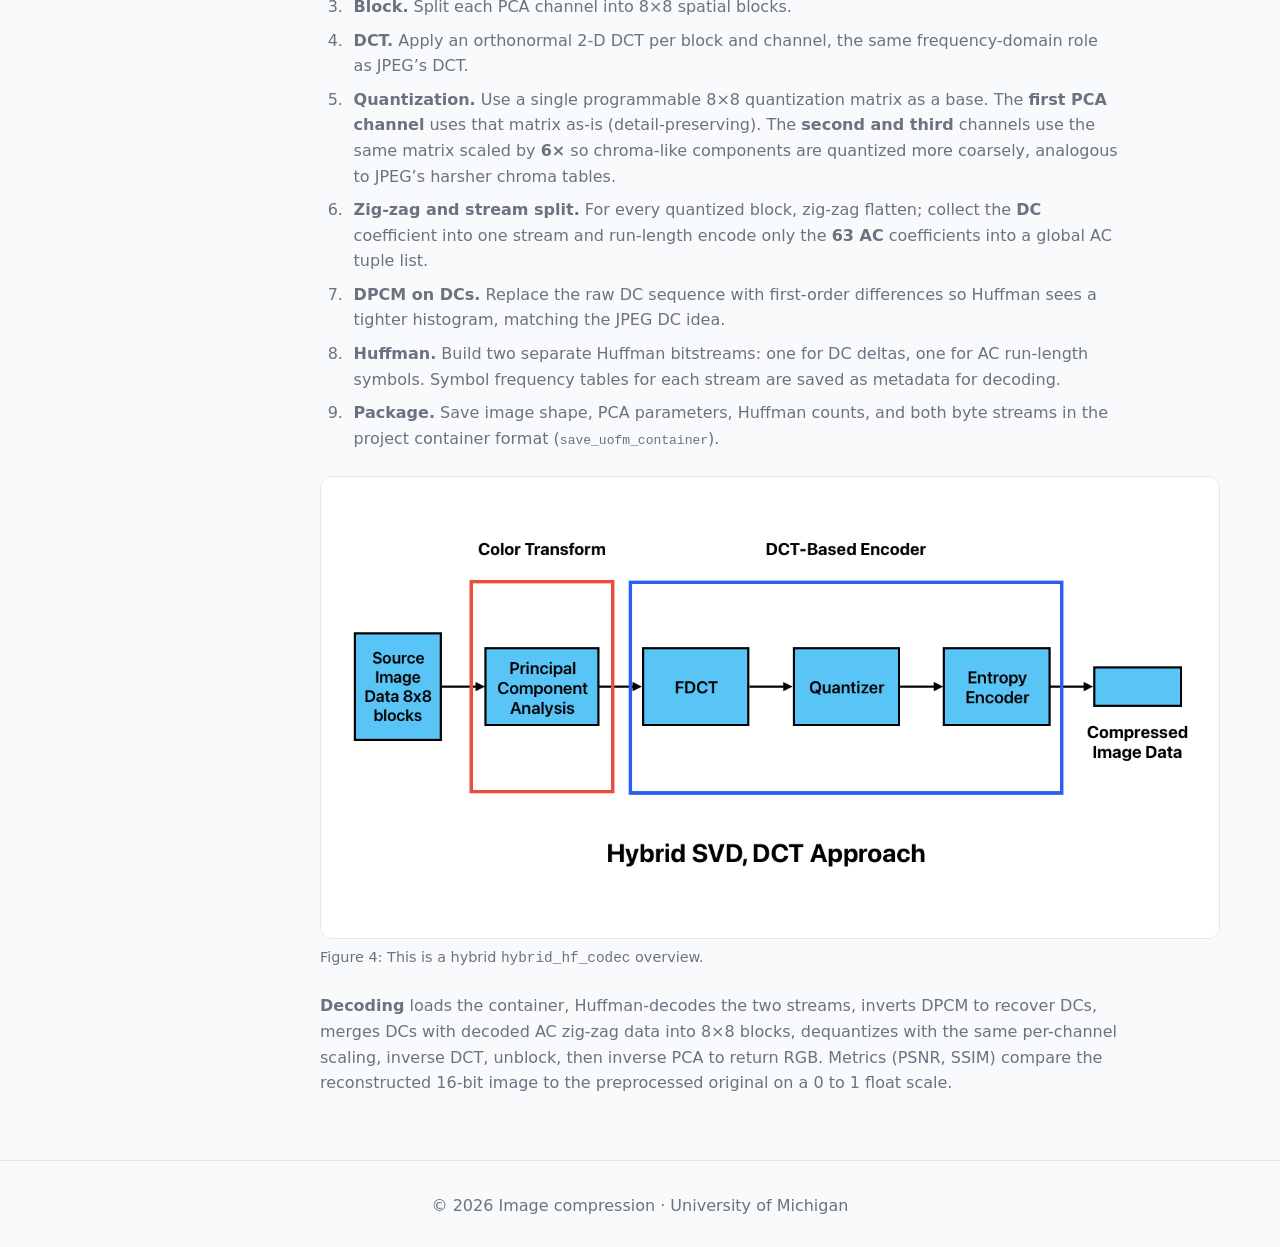
==== commit 58443b93: "website tweaks" ====
--- a/docs/background.html
+++ b/docs/background.html
@@ -3,7 +3,7 @@
 <head>
     <meta charset="UTF-8">
     <meta name="viewport" content="width=device-width, initial-scale=1.0">
-    <title>Background | Image Compression | EECS 351</title>
+    <title>Background | Image compression</title>
     <link rel="stylesheet" href="css/site.css">
 </head>
 <body class="site-shell">
@@ -53,7 +53,7 @@
                         <div class="doc-figure-slot__media">
                             <img src="assets/big_building.jpeg" alt="Big Building image">
                         </div>
-                        <figcaption>Figure X: This is a big building image from the dataset.</figcaption>
+                        <figcaption>Figure 2: This is a big building image from the dataset.</figcaption>
                     </figure>
                 </section>
 
@@ -95,7 +95,7 @@
                         <div class="doc-figure-slot__media">
                             <img src="assets/jpeg pipeline.png" alt="JPEG pipeline diagram">
                         </div>
-                        <figcaption>Figure X: DCT-based JPEG encoder processing steps. Source: <a href="https://www.cmlab.csie.ntu.edu.tw/cml/dsp/training/coding/jpeg/jpeg/encoder.htm">CMLAB NTU</a>.</figcaption>
+                        <figcaption>Figure 3: DCT-based JPEG encoder processing steps. Source: <a href="https://www.cmlab.csie.ntu.edu.tw/cml/dsp/training/coding/jpeg/jpeg/encoder.htm">CMLAB NTU</a>.</figcaption>
                     </figure>
                     <p>
                         Our project reuses the same conceptual ordering (transform, quantize, separate DC path, entropy code) but swaps in our own color front-end, tables, and file container where we experiment.
@@ -103,9 +103,9 @@
                 </section>
 
                 <section class="content-section">
-                    <h2>How <code>hybrid_hf_compression</code> works</h2>
+                    <h2>How our favorite pipeline works</h2>
                     <p>
-                        The hybrid pipeline in <code>codec/pipelines/hybrid_hf_compression.py</code> is our main end-to-end codec. It is designed to mirror JPEG’s block-DCT + DC prediction + Huffman story, but it operates on <strong>PCA-decorrelated “eigen-channels”</strong> instead of YCbCr and writes a custom <code>.uofm</code> container. Encoder order:
+                        The hybrid pipeline in <code>codec/pipelines/hybrid_hf_codec.py</code> is our main end-to-end codec. It is designed to mirror JPEG’s block-DCT + DC prediction + Huffman story, but it operates on <strong>PCA-decorrelated “eigen-channels”</strong> instead of YCbCr and writes a custom <code>.uofm</code> container. Encoder order:
                     </p>
                     <ol>
                         <li><strong>Load.</strong> Read the 16-bit RGB image and crop to a multiple of 8 (same preprocessing idea as above).</li>
@@ -139,7 +139,7 @@
                         <div class="doc-figure-slot__media">
                             <img src="assets/hybrid svd dct pipeline.png" alt="Hybrid HF Compression overview">
                         </div>
-                        <figcaption>Figure X: This is a hybrid <code>hybrid_hf_compression</code> overview.</figcaption>
+                        <figcaption>Figure 4: This is a hybrid <code>hybrid_hf_codec</code> overview.</figcaption>
                     </figure>
                     <p>
                         <strong>Decoding</strong> loads the container, Huffman-decodes the two streams, inverts DPCM to recover DCs, merges DCs with decoded AC zig-zag data into 8×8 blocks, dequantizes with the same per-channel scaling, inverse DCT, unblock, then inverse PCA to return RGB. Metrics (PSNR, SSIM) compare the reconstructed 16-bit image to the preprocessed original on a 0 to 1 float scale.
@@ -151,7 +151,7 @@
 
     <footer>
         <div class="container">
-            <p>© 2026 image compression · EECS 351 · University of Michigan</p>
+            <p>© 2026 Image compression · University of Michigan</p>
         </div>
     </footer>
 
--- a/docs/css/site.css
+++ b/docs/css/site.css
@@ -395,20 +395,75 @@
     margin-bottom: 0;
 }
 
-.content-section .reference-list {
+/* --- References page (grouped list boxes) --- */
+.ref-heading {
+    margin: 2.25rem 0 0.85rem;
+    font-size: 1.15rem;
+    font-weight: 600;
+    color: var(--text-main);
+    letter-spacing: -0.02em;
+}
+
+.content-section .ref-heading:first-of-type {
+    margin-top: 0.5rem;
+}
+
+.ref-box {
+    margin: 0 0 2.25rem;
+    max-width: 50rem;
+}
+
+.ref-box:last-of-type {
+    margin-bottom: 3rem;
+}
+
+.ref-box.surface-card {
+    padding: 1.75rem 2rem 1.5rem;
+}
+
+.ref-list {
     list-style: none;
-    max-width: 640px;
-    margin: 0 0 1rem;
-    padding-left: 0;
-}
-
-.content-section .reference-list li {
-    margin-bottom: 1rem;
-    padding-left: 0;
-}
-
-.content-section .reference-list li:last-child {
-    margin-bottom: 0;
+    margin: 0;
+    padding: 0;
+}
+
+.ref-list li {
+    margin: 0;
+    padding: 1.15rem 0;
+    border-bottom: 1px solid var(--border-color);
+    display: flex;
+    flex-direction: column;
+    gap: 0.35rem;
+}
+
+.ref-list li:first-child {
+    padding-top: 0;
+}
+
+.ref-list li:last-child {
+    padding-bottom: 0;
+    border-bottom: none;
+}
+
+.ref-list__label {
+    display: block;
+    font-size: 0.95rem;
+    color: var(--text-main);
+    margin-bottom: 0.1rem;
+}
+
+.ref-list a {
+    font-size: 0.92rem;
+    word-break: break-word;
+    line-height: 1.45;
+    font-weight: 500;
+}
+
+.ref-list__note {
+    display: block;
+    font-size: 0.85rem;
+    color: var(--text-muted);
+    line-height: 1.45;
 }
 
 .content-section a {
@@ -425,6 +480,43 @@
     border-radius: 0.75rem;
     padding: 2rem;
     margin-bottom: 2rem;
+}
+
+.grader-cheat-sheet {
+    margin-top: 2rem;
+    padding: 1.25rem 1.5rem;
+    border: 1px solid var(--border-color);
+    border-left: 4px solid var(--primary-color);
+    border-radius: 0.5rem;
+    background: color-mix(in srgb, var(--primary-color) 8%, var(--surface-color));
+}
+
+.grader-cheat-sheet h2 {
+    margin: 0 0 0.75rem 0;
+    font-size: 1.35rem;
+    color: var(--text-main);
+    letter-spacing: -0.02em;
+}
+
+.grader-cheat-sheet p {
+    margin: 0 0 1rem 0;
+    color: var(--text-muted);
+    font-size: 1.05rem;
+    max-width: 52rem;
+}
+
+.grader-cheat-sheet ul {
+    margin: 0;
+    padding-left: 1.35rem;
+}
+
+.grader-cheat-sheet li {
+    margin-bottom: 0.55rem;
+    color: var(--text-main);
+}
+
+.grader-cheat-sheet li:last-child {
+    margin-bottom: 0;
 }
 
 .lead {
@@ -516,6 +608,26 @@
     padding: 1.5rem;
 }
 
+/* --- TABLE STYLES --- */
+table {
+    border-collapse: collapse;
+    margin-top: 1rem;
+    max-width: 600px;
+}
+
+th, td {
+    padding: 10px 20px;
+    text-align: left;
+}
+
+th {
+    font-weight: 600;
+    border-bottom: 2px solid var(--border-color);
+}
+
+tr:not(:last-child) {
+    border-bottom: 1px solid var(--border-color);
+}
 /* --- TIMELINE --- */
 .timeline {
     display: flex;
